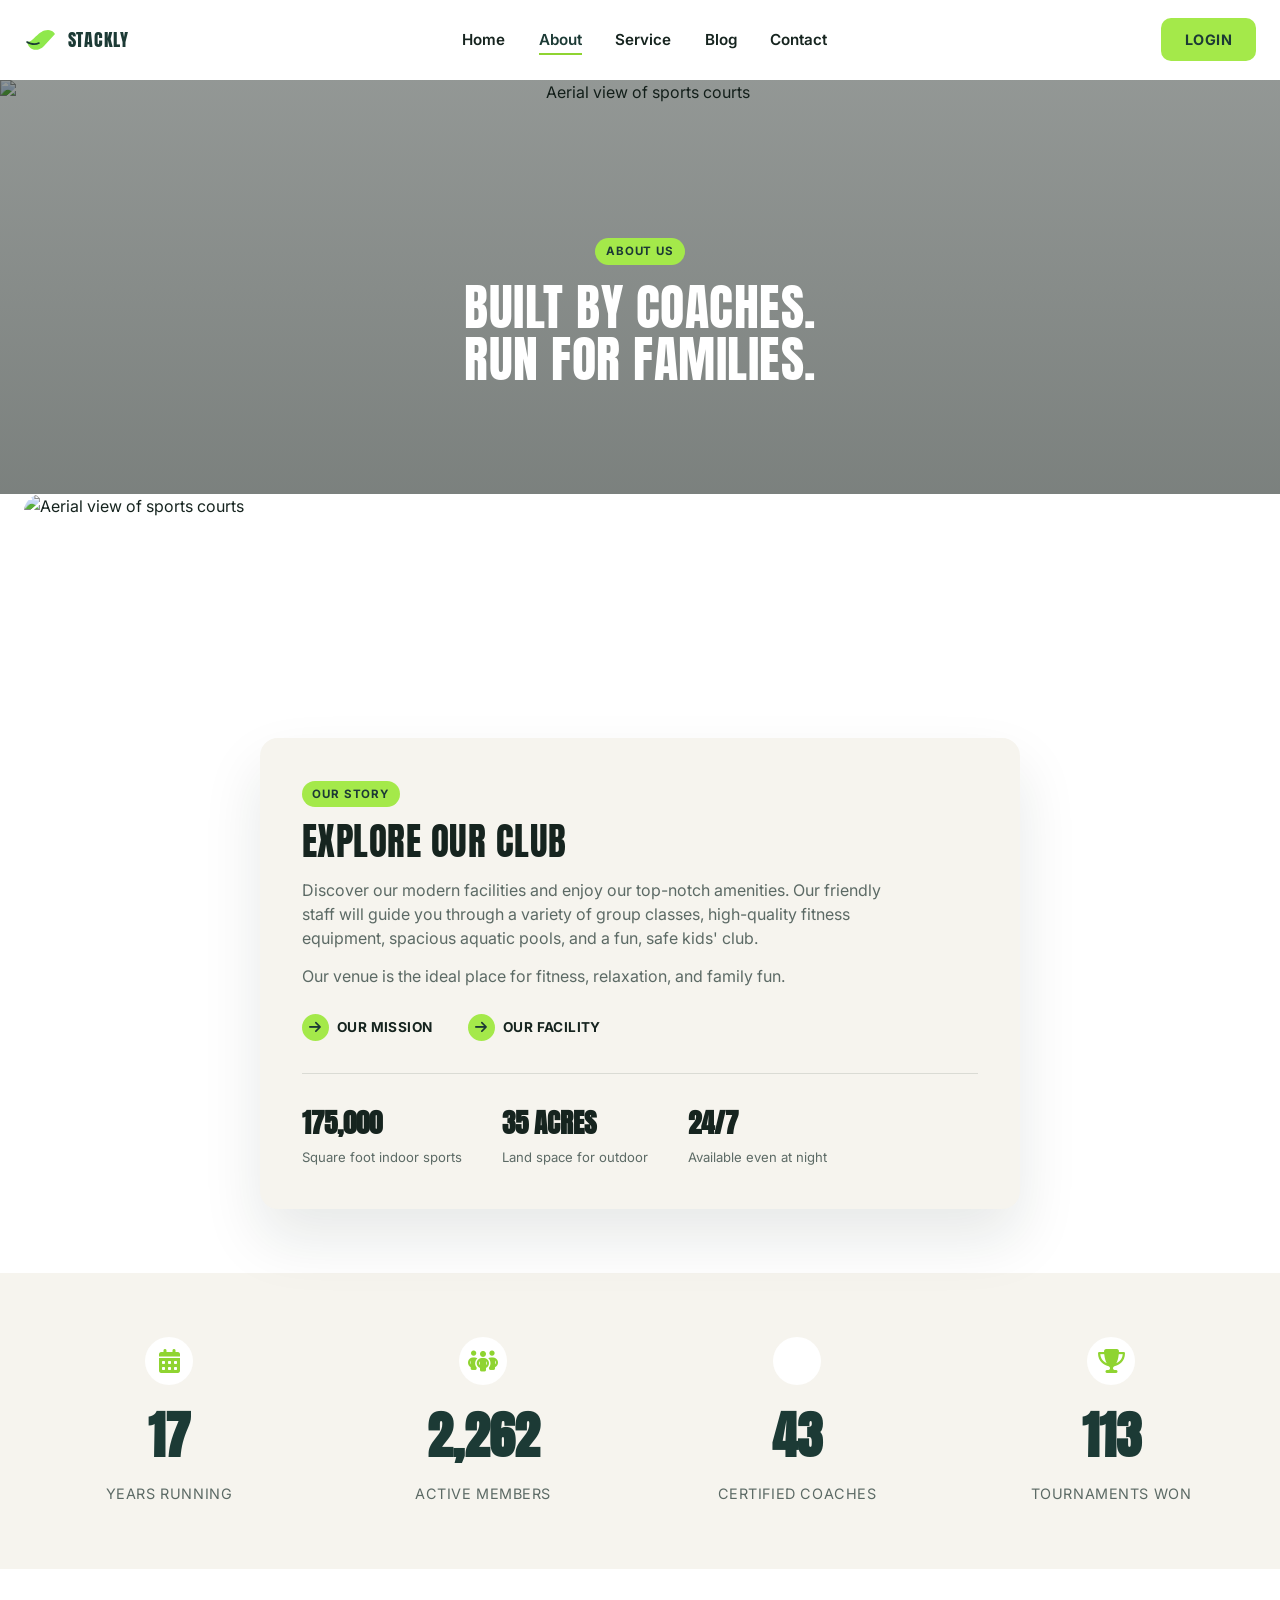
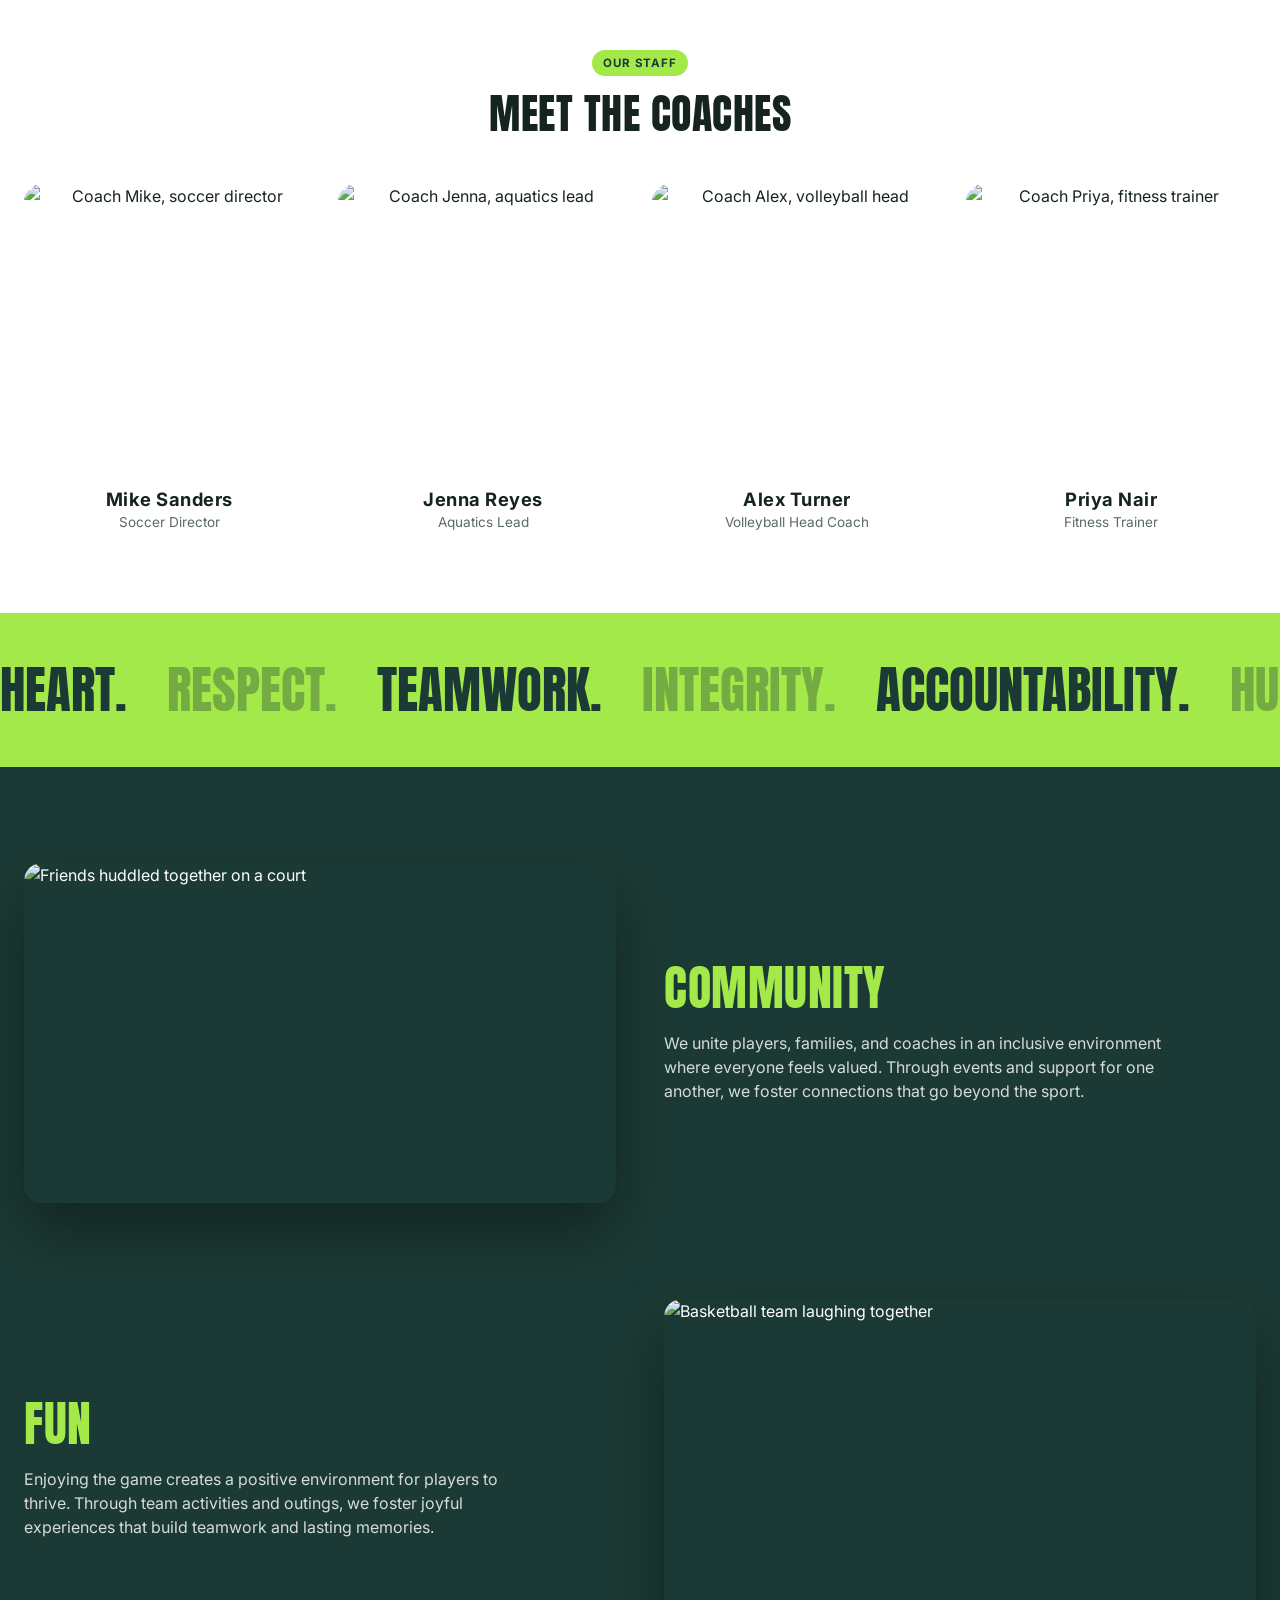
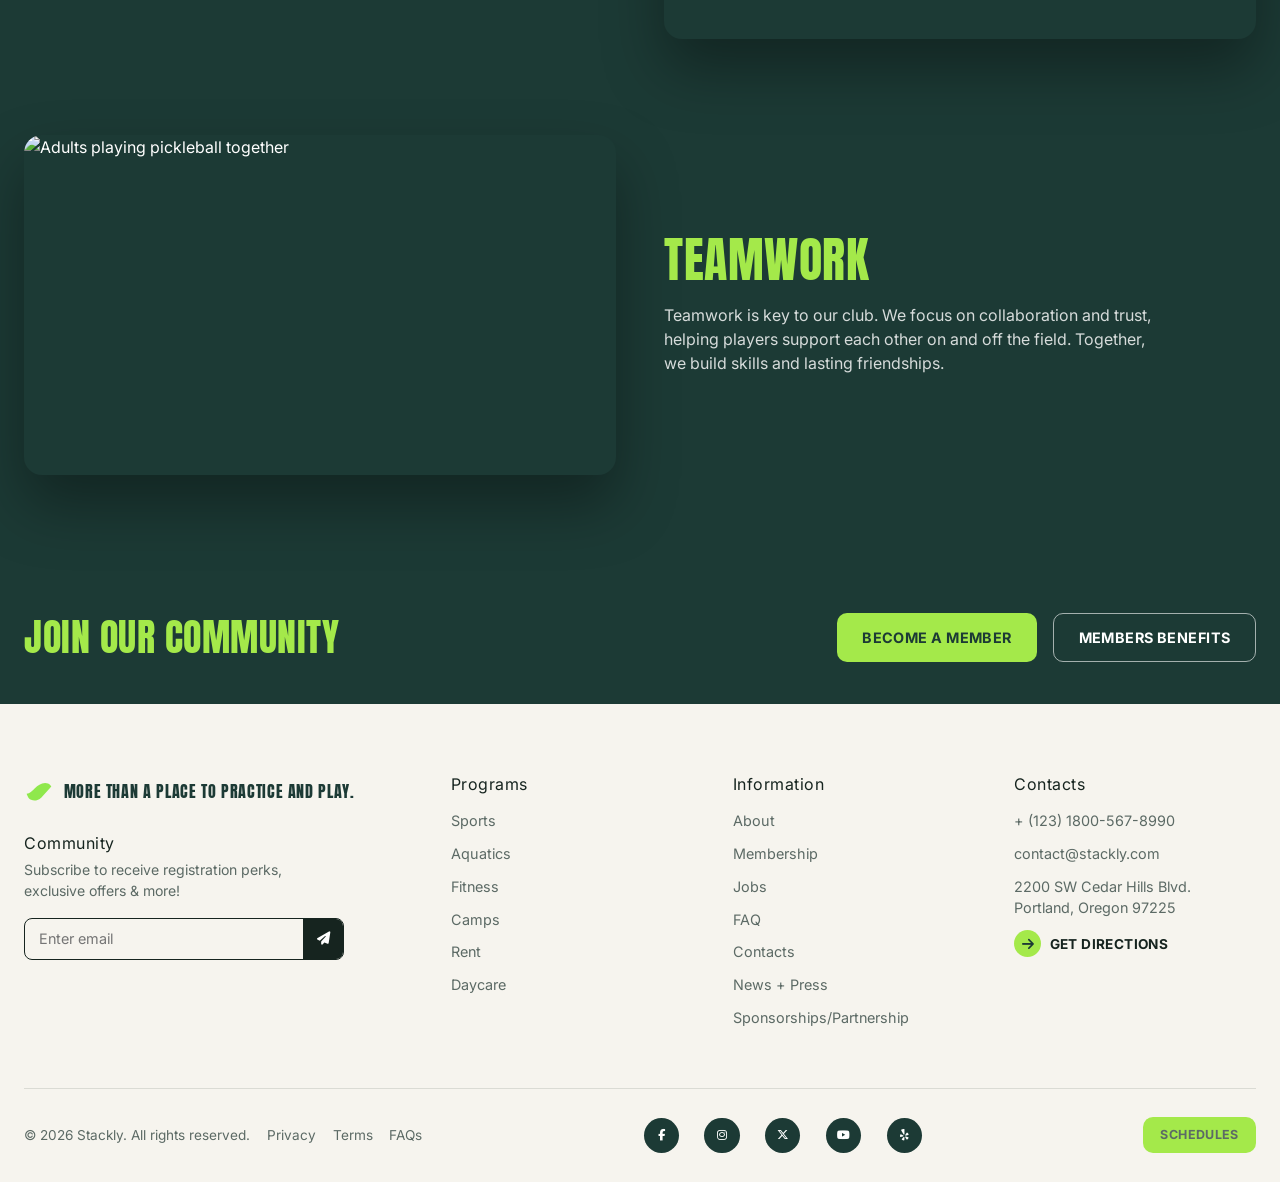
==== about.html @ ed0fb5b7 "first commit" ====
<!DOCTYPE html>
<html lang="en">
<head>
<meta charset="UTF-8">
<meta name="viewport" content="width=device-width, initial-scale=1.0">
<title>About — Stackly</title>
<link rel="preconnect" href="https://fonts.googleapis.com">
<link rel="preconnect" href="https://fonts.gstatic.com" crossorigin>
<link href="https://fonts.googleapis.com/css2?family=Anton&family=Inter:wght@400;500;600;700&display=swap" rel="stylesheet">
<link rel="stylesheet" href="https://cdnjs.cloudflare.com/ajax/libs/font-awesome/6.7.2/css/all.min.css">
<link rel="stylesheet" href="styles.css">
</head>
<body>

<div class="scroll-progress" id="scrollProgress"></div>

<!-- ===== HEADER ===== -->
<header class="site-header" id="siteHeader">
  <div class="header-inner">
    <a href="index.html" class="logo">
      <svg width="34" height="34" viewBox="0 0 34 34" fill="none" xmlns="http://www.w3.org/2000/svg">
        <path d="M3 20C10 20 14 8 24 8C29 8 31 12 31 12L20 24C20 24 15 30 8 27C4.5 25.5 3 20 3 20Z" fill="#8FE84C"/>
        <path d="M3 20C3 20 9 24 15 21" stroke="#1B3B36" stroke-width="1.6" stroke-linecap="round"/>
      </svg>
      <span>Stackly</span>
    </a>

    <nav class="main-nav" id="mainNav">
      <ul>
        <li><a href="index.html" class="nav-link ">Home</a></li>
        <li><a href="about.html" class="nav-link active">About</a></li>
        <li><a href="service.html" class="nav-link ">Service</a></li>
        <li><a href="blog.html" class="nav-link ">Blog</a></li>
        <li><a href="contact.html" class="nav-link ">Contact</a></li>
      </ul>
    </nav>

    <div class="header-actions">
      <a href="login.html" class="btn btn-login">Login</a>
      <button class="hamburger" id="hamburger" aria-label="Toggle menu" aria-expanded="false">
        <span></span><span></span><span></span>
      </button>
    </div>
  </div>
</header>
<!-- ===== PAGE HERO ===== -->
<section class="page-hero">
  <div class="page-hero-media">
    <img src="https://images.unsplash.com/photo-1524015368236-d0e2680f0c04?q=80&w=1920&auto=format&fit=crop" alt="Aerial view of sports courts">
  </div>
  <div class="page-hero-copy reveal" data-reveal>
    <span class="tag">About us</span>
    <h1>Built by coaches.<br>Run for families.</h1>
  </div>
</section>

<!-- ===== EXPLORE / ABOUT ===== -->
<section class="explore" style="margin-top:0;">
  <div class="explore-media">
    <img src="https://images.unsplash.com/photo-1524015368236-d0e2680f0c04?q=80&w=1600&auto=format&fit=crop" alt="Aerial view of sports courts">
  </div>

  <div class="explore-card reveal" data-reveal>
    <span class="tag tag-light">Our story</span>
    <h2>Explore our club</h2>
    <p>Discover our modern facilities and enjoy our top-notch amenities.
      Our friendly staff will guide you through a variety of group
      classes, high-quality fitness equipment, spacious aquatic pools,
      and a fun, safe kids' club.</p>
    <p>Our venue is the ideal place for fitness, relaxation, and family fun.</p>

    <div class="explore-links">
      <a href="#mission" class="link-arrow">Our mission</a>
      <a href="#facility" class="link-arrow">Our facility</a>
    </div>

    <div class="stats">
      <div class="stat">
        <strong>175,000</strong>
        <span>Square foot indoor sports</span>
      </div>
      <div class="stat">
        <strong>35 acres</strong>
        <span>Land space for outdoor</span>
      </div>
      <div class="stat">
        <strong>24/7</strong>
        <span>Available even at night</span>
      </div>
    </div>
  </div>
</section>

<!-- ===== ACHIEVEMENTS ===== -->
<section class="achievements">
  <div class="achievements-grid">
    <div class="achieve reveal" data-reveal>
      <i class="fa-solid fa-calendar-days achieve-icon"></i>
      <strong data-count="18">0</strong>
      <span>Years running</span>
    </div>
    <div class="achieve reveal" data-reveal>
      <i class="fa-solid fa-people-group achieve-icon"></i>
      <strong data-count="2400">0</strong>
      <span>Active members</span>
    </div>
    <div class="achieve reveal" data-reveal>
      <i class="fa-solid fa-whistle achieve-icon"></i>
      <strong data-count="46">0</strong>
      <span>Certified coaches</span>
    </div>
    <div class="achieve reveal" data-reveal>
      <i class="fa-solid fa-trophy achieve-icon"></i>
      <strong data-count="120">0</strong>
      <span>Tournaments won</span>
    </div>
  </div>
</section>

<!-- ===== COACHES ===== -->
<section class="coaches" id="mission">
  <div class="section-head reveal" data-reveal>
    <span class="tag tag-light">Our staff</span>
    <h2>Meet the coaches</h2>
  </div>
  <div class="coaches-grid">
    <article class="coach-card reveal" data-reveal>
      <img src="https://images.unsplash.com/photo-1607346256330-dee7af15f7c5?q=80&w=600&auto=format&fit=crop" alt="Coach Mike, soccer director" data-fallback-icon="fa-futbol">
      <h3>Mike Sanders</h3>
      <span>Soccer Director</span>
    </article>
    <article class="coach-card reveal" data-reveal>
      <img src="https://images.unsplash.com/photo-1544005313-94ddf0286df2?q=80&w=600&auto=format&fit=crop" alt="Coach Jenna, aquatics lead" data-fallback-icon="fa-person-swimming">
      <h3>Jenna Reyes</h3>
      <span>Aquatics Lead</span>
    </article>
    <article class="coach-card reveal" data-reveal>
      <img src="https://images.unsplash.com/photo-1500648767791-00dcc994a43e?q=80&w=600&auto=format&fit=crop" alt="Coach Alex, volleyball head" data-fallback-icon="fa-volleyball">
      <h3>Alex Turner</h3>
      <span>Volleyball Head Coach</span>
    </article>
    <article class="coach-card reveal" data-reveal>
      <img src="https://images.unsplash.com/photo-1487412720507-e7ab37603c6f?q=80&w=600&auto=format&fit=crop" alt="Coach Priya, fitness trainer" data-fallback-icon="fa-dumbbell">
      <h3>Priya Nair</h3>
      <span>Fitness Trainer</span>
    </article>
  </div>
</section>

<!-- ===== VALUES MARQUEE ===== -->
<section class="values">
  <div class="marquee">
    <div class="marquee-track">
      <span>Heart.</span><span class="dim">Respect.</span><span>Teamwork.</span><span class="dim">Integrity.</span><span>Accountability.</span><span class="dim">Humility.</span><span>Spirit.</span><span class="dim">Self-Belief.</span>
      <span>Heart.</span><span class="dim">Respect.</span><span>Teamwork.</span><span class="dim">Integrity.</span><span>Accountability.</span><span class="dim">Humility.</span><span>Spirit.</span><span class="dim">Self-Belief.</span>
    </div>
  </div>
</section>

<!-- ===== PILLARS ===== -->
<section class="pillars" id="facility">
  <div class="pillar">
    <figure class="pillar-img reveal" data-reveal="left">
      <img src="https://images.unsplash.com/photo-1543351611-58f69d7c1781?q=80&w=1200&auto=format&fit=crop" alt="Friends huddled together on a court">
    </figure>
    <div class="pillar-copy reveal" data-reveal="right">
      <h2>Community</h2>
      <p>We unite players, families, and coaches in an inclusive
        environment where everyone feels valued. Through events and
        support for one another, we foster connections that go beyond
        the sport.</p>
    </div>
  </div>

  <div class="pillar pillar-reverse">
    <figure class="pillar-img reveal" data-reveal="right">
      <img src="https://images.unsplash.com/photo-1519861531473-9200262188bf?q=80&w=1200&auto=format&fit=crop" alt="Basketball team laughing together">
    </figure>
    <div class="pillar-copy reveal" data-reveal="left">
      <h2>Fun</h2>
      <p>Enjoying the game creates a positive environment for players to
        thrive. Through team activities and outings, we foster joyful
        experiences that build teamwork and lasting memories.</p>
    </div>
  </div>

  <div class="pillar">
    <figure class="pillar-img reveal" data-reveal="left">
      <img src="https://images.unsplash.com/photo-1595435934249-5df7ed86e1c0?q=80&w=1200&auto=format&fit=crop" alt="Adults playing pickleball together">
    </figure>
    <div class="pillar-copy reveal" data-reveal="right">
      <h2>Teamwork</h2>
      <p>Teamwork is key to our club. We focus on collaboration and
        trust, helping players support each other on and off the field.
        Together, we build skills and lasting friendships.</p>
    </div>
  </div>
</section>

<!-- ===== JOIN CTA ===== -->
<section class="join">
  <div class="join-bar">
    <h2>Join our community</h2>
    <div class="join-buttons">
      <a href="signup.html" class="btn btn-lime">Become a member</a>
      <a href="service.html" class="btn btn-outline-light">Members benefits</a>
    </div>
  </div>
</section>
<!-- ===== FOOTER ===== -->
<footer class="site-footer">
  <div class="footer-top">
    <div class="footer-brand">
      <div class="logo">
        <svg width="30" height="30" viewBox="0 0 34 34" fill="none" xmlns="http://www.w3.org/2000/svg">
          <path d="M3 20C10 20 14 8 24 8C29 8 31 12 31 12L20 24C20 24 15 30 8 27C4.5 25.5 3 20 3 20Z" fill="#8FE84C"/>
        </svg>
        <span>More than a place to practice and play.</span>
      </div>

      <div class="newsletter">
        <h4>Community</h4>
        <p>Subscribe to receive registration perks, exclusive offers &amp; more!</p>
        <form id="newsletterForm">
          <input type="email" placeholder="Enter email" required aria-label="Email address">
          <button type="submit" aria-label="Subscribe"><i class="fa-solid fa-paper-plane"></i></button>
        </form>
      </div>
    </div>

    <div class="footer-col">
      <h4>Programs</h4>
      <ul>
        <li><a href="service.html">Sports</a></li>
        <li><a href="service.html">Aquatics</a></li>
        <li><a href="service.html">Fitness</a></li>
        <li><a href="service.html">Camps</a></li>
        <li><a href="service.html">Rent</a></li>
        <li><a href="service.html">Daycare</a></li>
      </ul>
    </div>

    <div class="footer-col">
      <h4>Information</h4>
      <ul>
        <li><a href="about.html">About</a></li>
        <li><a href="login.html">Membership</a></li>
        <li><a href="contact.html">Jobs</a></li>
        <li><a href="blog.html">FAQ</a></li>
        <li><a href="contact.html">Contacts</a></li>
        <li><a href="blog.html">News + Press</a></li>
        <li><a href="contact.html">Sponsorships/Partnership</a></li>
      </ul>
    </div>

    <div class="footer-col">
      <h4>Contacts</h4>
      <ul class="contact-list">
        <li>+ (123) 1800-567-8990</li>
        <li>contact@stackly.com</li>
        <li>2200 SW Cedar Hills Blvd.<br>Portland, Oregon 97225</li>
      </ul>
      <a href="contact.html" class="link-arrow">Get directions</a>
    </div>
  </div>

  <div class="footer-bottom">
    <p>© 2026 Stackly. All rights reserved. <a href="#">Privacy</a> <a href="#">Terms</a> <a href="#">FAQs</a></p>
    <div class="socials">
      <a href="#" aria-label="Facebook"><i class="fa-brands fa-facebook-f"></i></a>
      <a href="#" aria-label="Instagram"><i class="fa-brands fa-instagram"></i></a>
      <a href="#" aria-label="X"><i class="fa-brands fa-x-twitter"></i></a>
      <a href="#" aria-label="YouTube"><i class="fa-brands fa-youtube"></i></a>
      <a href="#" aria-label="Yelp"><i class="fa-brands fa-yelp"></i></a>
    </div>
    <a href="service.html" class="btn btn-lime btn-small">Schedules</a>
  </div>
</footer>

<button class="back-to-top" id="backToTop" aria-label="Back to top"><i class="fa-solid fa-arrow-up"></i></button>

<script src="script.js"></script>
</body>
</html>
---- styles.css ----
/* ============ TOKENS ============ */
:root{
  --lime:#a4e94a;
  --lime-dark:#8fd431;
  --forest:#1c3a35;
  --forest-deep:#152b27;
  --cream:#f6f4ee;
  --ink:#16241f;
  --grey:#5c6a65;
  --white:#ffffff;
  --radius:18px;
  --ease:cubic-bezier(.22,.68,0,1);
  --maxw:1320px;
}

*,*::before,*::after{box-sizing:border-box;}
html{scroll-behavior:smooth;}
body{
  margin:0;
  font-family:'Inter',sans-serif;
  color:var(--ink);
  background:var(--white);
  line-height:1.5;
  -webkit-font-smoothing:antialiased;
}
h1,h2,h3,h4{
  font-family:'Anton',sans-serif;
  text-transform:uppercase;
  letter-spacing:.5px;
  line-height:1.05;
  margin:0;
  font-weight:400;
}
p{margin:0;}
ul{list-style:none;margin:0;padding:0;}
a{color:inherit;text-decoration:none;}
img{max-width:100%;display:block;}
.fine{color:var(--grey);font-size:.9rem;}

a:focus-visible,button:focus-visible,input:focus-visible,textarea:focus-visible{
  outline:2px solid var(--lime-dark);outline-offset:2px;
}

@media (prefers-reduced-motion: reduce){
  *{animation-duration:.001ms !important; animation-iteration-count:1 !important; transition-duration:.001ms !important; scroll-behavior:auto !important;}
}

/* ============ SHARED ============ */
.tag{
  display:inline-block;
  background:var(--forest);
  color:var(--lime);
  font-size:.72rem;
  font-weight:700;
  letter-spacing:.08em;
  text-transform:uppercase;
  padding:.4em .9em;
  border-radius:999px;
  margin-bottom:1rem;
}
.tag-light{background:var(--lime);color:var(--forest);}

.btn{
  display:inline-flex;
  align-items:center;
  justify-content:center;
  gap:.4em;
  padding:.9em 1.7em;
  border-radius:10px;
  font-weight:700;
  font-size:.9rem;
  letter-spacing:.03em;
  text-transform:uppercase;
  border:1.5px solid transparent;
  cursor:pointer;
  transition:transform .35s var(--ease), background .3s ease, color .3s ease, border-color .3s ease;
}
.btn:hover{transform:translateY(-3px);}
.btn-lime{background:var(--lime);color:var(--forest);}
.btn-lime:hover{background:var(--lime-dark);}
.btn-dark{background:var(--forest);color:var(--white);}
.btn-dark:hover{background:var(--forest-deep);}
.btn-outline{background:transparent;border-color:var(--forest);color:var(--forest);}
.btn-outline:hover{background:var(--forest);color:var(--white);}
.btn-outline-light{background:transparent;border-color:rgba(255,255,255,.6);color:var(--white);}
.btn-outline-light:hover{background:var(--white);color:var(--forest);}
.btn-small{padding:.6em 1.3em;font-size:.78rem;}
.btn-full{width:100%;}
.btn-login{background:var(--lime);color:var(--forest);padding:.7em 1.6em;}
.btn-login:hover{background:var(--lime-dark);}

.link-arrow{
  display:inline-flex;
  align-items:center;
  gap:.6em;
  font-weight:700;
  font-size:.85rem;
  text-transform:uppercase;
  letter-spacing:.03em;
}
.link-arrow::before{
  font-family:"Font Awesome 6 Free";
  font-weight:900;
  content:"\f061";
  display:inline-flex;
  align-items:center;
  justify-content:center;
  width:2em;height:2em;
  background:var(--lime);
  color:var(--forest);
  border-radius:50%;
  transition:transform .35s var(--ease), background .35s ease;
}
.link-arrow:hover::before{transform:translateX(5px) rotate(-8deg);background:var(--lime-dark);}
.link-arrow-light{color:var(--white);}
.link-arrow-plain{font-weight:600;font-size:.88rem;color:var(--grey);text-decoration:underline;text-decoration-color:transparent;transition:text-decoration-color .25s ease,color .25s ease;}
.link-arrow-plain:hover{color:var(--forest);text-decoration-color:var(--forest);}

/* ============ REVEAL ANIMATION ============ */
[data-reveal]{
  opacity:0;
  transform:translateY(36px);
  transition:opacity .8s var(--ease), transform .8s var(--ease);
}
[data-reveal].in-view{
  opacity:1;
  transform:translateY(0);
}
.programs-grid [data-reveal]:nth-child(2).in-view{transition-delay:.08s;}
.programs-grid [data-reveal]:nth-child(3).in-view{transition-delay:.16s;}
.programs-grid [data-reveal]:nth-child(4).in-view{transition-delay:.08s;}
.programs-grid [data-reveal]:nth-child(5).in-view{transition-delay:.16s;}
.programs-grid [data-reveal]:nth-child(6).in-view{transition-delay:.24s;}
.testimonials-grid [data-reveal]:nth-child(3n+2).in-view{transition-delay:.1s;}
.testimonials-grid [data-reveal]:nth-child(3n+3).in-view{transition-delay:.2s;}
.perks [data-reveal]:nth-child(2).in-view{transition-delay:.08s;}
.perks [data-reveal]:nth-child(3).in-view{transition-delay:.16s;}
.perks [data-reveal]:nth-child(4).in-view{transition-delay:.24s;}

/* ============ HEADER ============ */
.site-header{
  position:sticky;top:0;z-index:100;
  background:var(--white);
  border-bottom:1px solid transparent;
  transition:box-shadow .3s ease, padding .3s ease;
}
.site-header.scrolled{box-shadow:0 6px 24px rgba(0,0,0,.08);}
.header-inner{
  max-width:var(--maxw);margin:0 auto;
  display:flex;align-items:center;justify-content:space-between;
  padding:1.1rem 1.5rem;
}
.logo{display:flex;align-items:center;gap:.6rem;font-family:'Anton',sans-serif;font-size:1.15rem;text-transform:uppercase;letter-spacing:.04em;color:var(--forest);}
.main-nav ul{display:flex;gap:2.1rem;}
.nav-link{
  position:relative;font-weight:600;font-size:.95rem;color:var(--ink);
  padding-bottom:6px;
}
.nav-link::after{
  content:"";position:absolute;left:0;bottom:0;height:2px;width:0;
  background:var(--lime-dark);transition:width .3s var(--ease);
}
.nav-link:hover::after,.nav-link.active::after{width:100%;}
.nav-link.active{color:var(--forest);}
.header-actions{display:flex;align-items:center;gap:1rem;}
.hamburger{
  display:none;flex-direction:column;justify-content:center;gap:5px;
  width:38px;height:38px;border:none;background:none;cursor:pointer;padding:0;
}
.hamburger span{display:block;height:2px;width:100%;background:var(--ink);transition:transform .3s var(--ease), opacity .3s ease;}
.hamburger.open span:nth-child(1){transform:translateY(7px) rotate(45deg);}
.hamburger.open span:nth-child(2){opacity:0;}
.hamburger.open span:nth-child(3){transform:translateY(-7px) rotate(-45deg);}

/* ============ HERO ============ */
.hero{position:relative;min-height:92vh;display:flex;align-items:flex-end;justify-content:center;overflow:hidden;padding:0 1.5rem 4.5rem;}
.hero-media{position:absolute;inset:0;z-index:-1;}
.hero-media img{width:100%;height:100%;object-fit:cover;}
.hero-media::after{content:"";position:absolute;inset:0;background:linear-gradient(180deg,rgba(20,30,25,.15),rgba(15,25,20,.35));}
.hero-card{
  max-width:680px;width:100%;text-align:center;
  background:rgba(21,38,33,.72);
  backdrop-filter:blur(6px);
  border-radius:var(--radius);
  padding:3rem 2.2rem 2.6rem;
  color:var(--white);
}
.hero-card .tag{background:var(--lime);color:var(--forest);}
.hero-card h1{font-size:clamp(2.3rem,6vw,3.6rem);margin-bottom:1.1rem;}
.hero-card p{color:rgba(255,255,255,.85);max-width:46ch;margin:0 auto;}
.hero-descriptors{color:var(--lime);font-size:.85rem;font-weight:600;letter-spacing:.04em;margin-bottom:.9rem;}
.hero-buttons{display:flex;gap:1rem;justify-content:center;margin-top:2rem;flex-wrap:wrap;}

/* ============ PAGE HERO (about/service/blog/contact banners) ============ */
.page-hero{position:relative;min-height:46vh;display:flex;align-items:center;justify-content:center;overflow:hidden;padding:6rem 1.5rem 3rem;text-align:center;}
.page-hero-media{position:absolute;inset:0;z-index:-1;}
.page-hero-media img{width:100%;height:100%;object-fit:cover;}
.page-hero-media::after{content:"";position:absolute;inset:0;background:linear-gradient(180deg,rgba(15,25,20,.45),rgba(15,25,20,.55));}
.page-hero-copy{color:var(--white);max-width:640px;}
.page-hero-copy .tag{background:var(--lime);color:var(--forest);}
.page-hero-copy h1{font-size:clamp(2.1rem,5vw,3.1rem);}

/* ============ PROMO ============ */
.promo{padding:5rem 1.5rem;}
.promo-grid{max-width:var(--maxw);margin:0 auto;display:grid;grid-template-columns:1fr 1.1fr 1fr;gap:1.5rem;align-items:stretch;}
.promo-img{margin:0;border-radius:var(--radius);overflow:hidden;min-height:360px;}
.promo-img img{width:100%;height:100%;object-fit:cover;}
.promo-copy{background:var(--cream);border-radius:var(--radius);padding:2.6rem 2rem;display:flex;flex-direction:column;align-items:flex-start;justify-content:center;gap:.6rem;}
.promo-copy h2{font-size:clamp(1.6rem,3vw,2.1rem);margin-bottom:.4rem;}
.promo-copy .btn{margin-top:1.3rem;}

/* ============ PROGRAMS ============ */
.programs{padding:5rem 1.5rem;max-width:var(--maxw);margin:0 auto;}
.section-head{text-align:center;margin-bottom:3rem;}
.section-head h2{font-size:clamp(1.9rem,4vw,2.6rem);}
.programs-grid{display:grid;grid-template-columns:repeat(4,1fr);gap:1.5rem;}
.program-card{
  background:var(--cream);border-radius:var(--radius);overflow:hidden;
  display:flex;flex-direction:column;
  transition:transform .4s var(--ease), box-shadow .4s var(--ease);
}
.program-card:hover{transform:translateY(-6px);box-shadow:0 20px 40px rgba(20,40,30,.12);}
.program-large{grid-column:span 2;flex-direction:row;align-items:stretch;min-height:360px;}
.program-large img{width:44%;height:100%;object-fit:cover;}
.program-large .program-body{width:56%;justify-content:space-between;}
.program-card img{width:100%;height:190px;object-fit:cover;background:linear-gradient(135deg,#dff1c4,#c7e8a0);}
.program-body{padding:1.8rem;display:flex;flex-direction:column;gap:.7rem;flex:1;}
.program-body h3{font-size:1.5rem;}
.program-body p{color:var(--grey);font-size:.95rem;}
.chip{
  align-self:flex-start;display:flex;align-items:center;gap:.4em;
  font-size:.75rem;font-weight:700;text-transform:uppercase;letter-spacing:.04em;
  color:var(--grey);
}

/* ============ EXPLORE / ABOUT ============ */
.explore{position:relative;padding:0 1.5rem 4rem;margin-top:2rem;}
.explore-media{border-radius:var(--radius);overflow:hidden;height:340px;max-width:var(--maxw);margin:0 auto;}
.explore-media img{width:100%;height:100%;object-fit:cover;}
.explore-card{
  max-width:760px;background:var(--cream);border-radius:var(--radius);
  padding:2.6rem;margin:-6rem auto 0;position:relative;z-index:2;
  box-shadow:0 30px 60px rgba(20,40,30,.1);
}
.explore-card h2{font-size:clamp(1.8rem,4vw,2.3rem);margin-bottom:1rem;}
.explore-card p{color:var(--grey);margin-bottom:.9rem;max-width:60ch;}
.explore-links{display:flex;gap:2.2rem;margin:1.6rem 0 2rem;flex-wrap:wrap;}
.stats{display:flex;gap:2.5rem;border-top:1px solid rgba(20,40,30,.12);padding-top:1.8rem;flex-wrap:wrap;}
.stat strong{display:block;font-family:'Anton',sans-serif;font-size:1.7rem;text-transform:uppercase;}
.stat span{color:var(--grey);font-size:.82rem;}

/* ============ VALUES MARQUEE ============ */
.values{background:var(--lime);padding:2.4rem 0;overflow:hidden;}
.marquee{width:100%;overflow:hidden;}
.marquee-track{
  display:flex;gap:2.5rem;white-space:nowrap;width:max-content;
  animation:scrollLeft 26s linear infinite;
}
.marquee-track span{
  font-family:'Anton',sans-serif;text-transform:uppercase;
  font-size:clamp(1.8rem,5vw,3.2rem);color:var(--forest);
}
.marquee-track span.dim{color:rgba(28,58,53,.35);}
@keyframes scrollLeft{
  from{transform:translateX(0);}
  to{transform:translateX(-50%);}
}

/* ============ PILLARS ============ */
.pillars{background:var(--forest);color:var(--white);padding:6rem 1.5rem;}
.pillar{
  max-width:var(--maxw);margin:0 auto 6rem;
  display:grid;grid-template-columns:1fr 1fr;gap:3rem;align-items:center;
}
.pillars .pillar:last-child{margin-bottom:0;}
.pillar-reverse .pillar-img{order:2;}
.pillar-reverse .pillar-copy{order:1;}
.pillar-img{margin:0;border-radius:var(--radius);overflow:hidden;transform:rotate(-2deg);box-shadow:0 30px 60px rgba(0,0,0,.35);}
.pillar-reverse .pillar-img{transform:rotate(2deg);}
.pillar-img img{width:100%;height:340px;object-fit:cover;}
.pillar-copy h2{font-size:clamp(2.2rem,5vw,3rem);color:var(--lime);margin-bottom:1.1rem;}
.pillar-copy p{color:rgba(255,255,255,.82);max-width:50ch;}

/* ============ TESTIMONIALS ============ */
.testimonials{padding:6rem 1.5rem;max-width:var(--maxw);margin:0 auto;}
.testimonials-grid{display:grid;grid-template-columns:repeat(3,1fr);gap:2rem;}
.testimonials-heading{
  background:var(--forest);color:var(--white);border-radius:var(--radius);
  display:flex;flex-direction:column;align-items:center;justify-content:center;text-align:center;
  padding:2.6rem 1.8rem;gap:.9rem;
}
.testimonials-heading h2{font-size:clamp(1.5rem,3vw,2rem);}
.testimonials-heading .btn{margin-top:.6rem;}
.polaroid{
  background:var(--cream);border-radius:14px;padding:1rem 1rem 1.6rem;
  box-shadow:0 14px 30px rgba(20,40,30,.08);margin:0;
  transition:transform .4s var(--ease);
}
.polaroid:hover{transform:translateY(-6px) rotate(-1deg);}
.polaroid img{border-radius:6px;height:190px;object-fit:cover;margin-bottom:.9rem;}
.polaroid figcaption{font-family:'Caveat',cursive;font-size:1.05rem;color:var(--grey);margin-bottom:.7rem;}
.polaroid blockquote{margin:0;font-size:.92rem;color:var(--ink);line-height:1.55;}
.polaroid blockquote cite{display:block;margin-top:.7rem;font-style:normal;font-weight:700;font-size:.82rem;color:var(--grey);}

/* ============ LOCATION ============ */
.location{position:relative;color:var(--white);padding:6rem 1.5rem 4rem;overflow:hidden;}
.location-media{position:absolute;inset:0;z-index:-1;}
.location-media img{width:100%;height:100%;object-fit:cover;}
.location-media::after{content:"";position:absolute;inset:0;background:linear-gradient(180deg,rgba(15,15,10,.25),rgba(15,15,10,.55));}
.location-grid{max-width:var(--maxw);margin:0 auto;display:grid;grid-template-columns:1fr 1fr;gap:3rem;}
.icon-pin{font-size:1.6rem;display:inline-block;margin-bottom:.6rem;}
.location-block h3{font-size:1.7rem;margin-bottom:1rem;}
.location-block p{margin-bottom:1.2rem;color:rgba(255,255,255,.9);}
.hours-list li{display:flex;justify-content:space-between;padding:.55rem 0;border-bottom:1px solid rgba(255,255,255,.18);font-size:.95rem;}
.hours-list li:last-child{border-bottom:none;}

/* ============ JOIN COMMUNITY ============ */
.join-bar{
  background:var(--forest);color:var(--white);
  display:flex;align-items:center;justify-content:space-between;flex-wrap:wrap;gap:1.5rem;
  padding:2.6rem 1.5rem;
}
.join-bar h2{font-size:clamp(1.8rem,4vw,2.4rem);color:var(--lime);}
.join-buttons{display:flex;gap:1rem;flex-wrap:wrap;}
.perks{
  max-width:var(--maxw);margin:0 auto;padding:3.2rem 1.5rem;
  display:grid;grid-template-columns:repeat(4,1fr);gap:2rem;
}
.perk{display:flex;gap:1rem;align-items:flex-start;}
.perk .check{
  flex:none;width:2.1rem;height:2.1rem;border-radius:50%;background:var(--forest);color:var(--lime);
  display:flex;align-items:center;justify-content:center;font-size:.9rem;
}
.perk h4{font-family:'Inter',sans-serif;text-transform:none;font-weight:700;font-size:1rem;margin-bottom:.35rem;}
.perk p{color:var(--grey);font-size:.88rem;}

/* ============ FOOTER ============ */
.site-footer{background:var(--cream);padding:4.5rem 1.5rem 0;}
.footer-top{
  max-width:var(--maxw);margin:0 auto;
  display:grid;grid-template-columns:1.6fr 1fr 1fr 1fr;gap:2.5rem;
  padding-bottom:3rem;border-bottom:1px solid rgba(20,40,30,.12);
}
.footer-brand .logo{margin-bottom:1.8rem;font-size:1rem;}
.newsletter h4{font-family:'Inter',sans-serif;text-transform:none;font-size:1rem;margin-bottom:.5rem;}
.newsletter p{color:var(--grey);font-size:.88rem;margin-bottom:1rem;max-width:32ch;}
.newsletter form{display:flex;max-width:320px;border:1.5px solid var(--ink);border-radius:8px;overflow:hidden;}
.newsletter input{flex:1;border:none;background:none;padding:.8em 1em;font-family:inherit;font-size:.9rem;outline:none;}
.newsletter button{border:none;background:var(--ink);color:var(--white);width:3em;cursor:pointer;transition:background .3s ease;}
.newsletter button:hover{background:var(--forest-deep);}
.footer-col h4{font-family:'Inter',sans-serif;text-transform:none;font-size:1rem;margin-bottom:1.1rem;}
.footer-col ul li{margin-bottom:.7rem;font-size:.9rem;}
.footer-col ul li a{color:var(--grey);transition:color .25s ease;}
.footer-col ul li a:hover{color:var(--forest);}
.contact-list li{color:var(--grey);font-size:.9rem;margin-bottom:.7rem;}
.footer-bottom{
  max-width:var(--maxw);margin:0 auto;padding:1.8rem 0;
  display:flex;align-items:center;justify-content:space-between;flex-wrap:wrap;gap:1rem;
  font-size:.85rem;color:var(--grey);
}
.footer-bottom a{margin-left:.8rem;color:var(--grey);}
.socials{display:flex;gap:.8rem;}
.socials a{
  width:2.2rem;height:2.2rem;border-radius:50%;background:var(--forest);color:var(--white);
  display:flex;align-items:center;justify-content:center;font-size:.72rem;text-transform:uppercase;
  transition:background .3s ease;
}
.socials a:hover{background:var(--lime-dark);color:var(--forest);}

/* ============ BACK TO TOP ============ */
.back-to-top{
  position:fixed;right:1.4rem;bottom:1.4rem;z-index:90;
  width:3rem;height:3rem;border-radius:50%;border:none;
  background:var(--lime);color:var(--forest);font-size:1.2rem;cursor:pointer;
  opacity:0;visibility:hidden;transform:translateY(12px);
  transition:opacity .3s ease, transform .3s ease, visibility .3s;
  box-shadow:0 10px 24px rgba(20,40,30,.25);
}
.back-to-top.show{opacity:1;visibility:visible;transform:translateY(0);}

/* ============ RESPONSIVE ============ */
@media (max-width:1080px){
  .programs-grid{grid-template-columns:repeat(2,1fr);}
  .program-large{grid-column:span 2;}
  .testimonials-grid{grid-template-columns:repeat(2,1fr);}
  .testimonials-heading{grid-column:span 2;order:-1;}
  .footer-top{grid-template-columns:1fr 1fr;}
}

@media (max-width:900px){
  .promo-grid{grid-template-columns:1fr;}
  .promo-img{min-height:220px;}
  .pillar,.pillar-reverse{grid-template-columns:1fr;}
  .pillar-reverse .pillar-img,.pillar-reverse .pillar-copy{order:initial;}
  .location-grid{grid-template-columns:1fr;}
}

@media (max-width:760px){
  .hamburger{display:flex;}
  .main-nav{
    position:fixed;top:0;right:0;height:100vh;width:min(78vw,320px);
    background:var(--white);box-shadow:-10px 0 30px rgba(0,0,0,.12);
    padding:6.5rem 2rem 2rem;transform:translateX(100%);
    transition:transform .4s var(--ease);
    z-index:99;
  }
  .main-nav.open{transform:translateX(0);}
  .main-nav ul{flex-direction:column;gap:1.6rem;}
  .header-actions{gap:.7rem;}
  .program-large{grid-column:span 1;flex-direction:column;}
  .program-large img{width:100%;height:190px;}
  .program-large .program-body{width:100%;}
  .programs-grid{grid-template-columns:1fr;}
  .explore-card{margin-top:-3rem;padding:1.8rem;}
  .explore-media{height:240px;}
  .stats{gap:1.6rem;}
  .testimonials-grid{grid-template-columns:1fr;}
  .testimonials-heading{grid-column:span 1;}
  .join-bar{flex-direction:column;align-items:flex-start;}
  .perks{grid-template-columns:1fr 1fr;}
  .footer-top{grid-template-columns:1fr;}
  .footer-bottom{flex-direction:column;align-items:flex-start;}
  .footer-bottom a{margin-left:0;margin-right:.8rem;}
}

@media (max-width:480px){
  .hero-card{padding:2.2rem 1.4rem;}
  .hero-buttons{flex-direction:column;width:100%;}
  .hero-buttons .btn{width:100%;}
  .perks{grid-template-columns:1fr;}
}

/* ============ IMAGE FALLBACK ============ */
img.img-fallback{
  display:flex;align-items:center;justify-content:center;
  background:linear-gradient(135deg,var(--forest),var(--forest-deep));
  color:var(--lime);font-size:2.2rem;
}

/* ============ ACHIEVEMENTS ============ */
.achievements{background:var(--cream);padding:4rem 1.5rem;}
.achievements-grid{
  max-width:var(--maxw);margin:0 auto;
  display:grid;grid-template-columns:repeat(4,1fr);gap:1.5rem;text-align:center;
}
.achieve strong{
  display:block;font-family:'Anton',sans-serif;font-size:clamp(2.2rem,5vw,3.2rem);
  color:var(--forest);
}
.achieve span{color:var(--grey);font-size:.9rem;text-transform:uppercase;letter-spacing:.04em;}

/* ============ COACHES ============ */
.coaches{padding:5rem 1.5rem;max-width:var(--maxw);margin:0 auto;}
.coaches-grid{display:grid;grid-template-columns:repeat(4,1fr);gap:1.5rem;}
.coach-card{text-align:center;}
.coach-card img{
  width:100%;aspect-ratio:1/1;object-fit:cover;border-radius:var(--radius);margin-bottom:1rem;
  transition:transform .4s var(--ease);
}
.coach-card:hover img{transform:scale(1.03);}
.coach-card h3{font-size:1.15rem;text-transform:none;font-family:'Inter',sans-serif;font-weight:700;}
.coach-card span{color:var(--grey);font-size:.85rem;}

/* ============ PRICING ============ */
.pricing{background:var(--cream);padding:5.5rem 1.5rem;}
.pricing-grid{max-width:var(--maxw);margin:0 auto;display:grid;grid-template-columns:repeat(3,1fr);gap:1.6rem;align-items:stretch;}
.price-card{
  background:var(--white);border-radius:var(--radius);padding:2.4rem 2rem;
  display:flex;flex-direction:column;gap:1rem;position:relative;
  border:1px solid rgba(20,40,30,.1);
  transition:transform .4s var(--ease), box-shadow .4s var(--ease);
}
.price-card:hover{transform:translateY(-6px);box-shadow:0 22px 44px rgba(20,40,30,.12);}
.price-card h3{font-size:1.3rem;}
.price-featured{background:var(--forest);color:var(--white);transform:scale(1.03);}
.price-featured:hover{transform:scale(1.03) translateY(-6px);}
.price{font-family:'Anton',sans-serif;font-size:2rem;text-transform:none;}
.price span{font-size:2.4rem;}
.price-desc{color:inherit;opacity:.75;font-size:.9rem;margin-top:-.5rem;}
.price-card ul{display:flex;flex-direction:column;gap:.6rem;flex:1;}
.price-card ul li{font-size:.9rem;padding-left:1.4em;position:relative;}
.price-card ul li::before{
  font-family:"Font Awesome 6 Free";font-weight:900;content:"\f00c";
  position:absolute;left:0;color:var(--lime-dark);
}
.price-featured ul li::before{color:var(--lime);}
.price-badge{
  position:absolute;top:-14px;left:50%;transform:translateX(-50%);
  background:var(--lime);color:var(--forest);font-size:.72rem;font-weight:700;
  text-transform:uppercase;letter-spacing:.04em;padding:.4em 1em;border-radius:999px;
  animation:badgePulse 2.4s ease-in-out infinite;
}
@keyframes badgePulse{
  0%,100%{box-shadow:0 0 0 0 rgba(164,233,74,.55);}
  50%{box-shadow:0 0 0 8px rgba(164,233,74,0);}
}

/* ============ EVENTS ============ */
.events{padding:5rem 1.5rem;max-width:var(--maxw);margin:0 auto;}
.events-list{display:flex;flex-direction:column;gap:1rem;}
.event-row{
  display:grid;grid-template-columns:auto 1fr auto;gap:1.6rem;align-items:center;
  background:var(--cream);border-radius:14px;padding:1.4rem 1.8rem;
  transition:transform .3s var(--ease);
}
.event-row:hover{transform:translateX(4px);}
.event-date{
  display:flex;flex-direction:column;align-items:center;justify-content:center;
  width:64px;height:64px;border-radius:12px;background:var(--forest);color:var(--white);flex:none;
}
.event-date strong{font-family:'Anton',sans-serif;font-size:1.4rem;line-height:1;}
.event-date span{font-size:.72rem;text-transform:uppercase;letter-spacing:.04em;}
.event-body h3{font-size:1.1rem;text-transform:none;font-family:'Inter',sans-serif;font-weight:700;margin-bottom:.3rem;}
.event-body p{color:var(--grey);font-size:.9rem;}
.event-time{font-weight:700;color:var(--forest);white-space:nowrap;}

/* ============ GALLERY ============ */
.gallery{padding:5rem 1.5rem;max-width:var(--maxw);margin:0 auto;}
.gallery-grid{display:grid;grid-template-columns:repeat(3,1fr);gap:1rem;}
.gallery-item{margin:0;border-radius:14px;overflow:hidden;aspect-ratio:4/3;}
.gallery-item img{width:100%;height:100%;object-fit:cover;transition:transform .5s var(--ease);}
.gallery-item:hover img{transform:scale(1.06);}

/* ============ PARTNERS ============ */
.partners{background:var(--forest);color:var(--white);padding:3rem 1.5rem;text-align:center;overflow:hidden;}
.partners-label{color:rgba(255,255,255,.65);font-size:.85rem;margin-bottom:1.4rem;}
.partners-row{
  display:flex;flex-wrap:nowrap;white-space:nowrap;gap:2.4rem;font-family:'Anton',sans-serif;
  text-transform:uppercase;letter-spacing:.03em;font-size:1rem;color:rgba(255,255,255,.85);
  width:max-content;animation:scrollLeft 22s linear infinite;
}
.partners-track-wrap{overflow:hidden;width:100%;}

/* ============ NEWS / BLOG ============ */
.news{padding:5.5rem 1.5rem;max-width:var(--maxw);margin:0 auto;}
.news-grid{display:grid;grid-template-columns:repeat(3,1fr);gap:1.6rem;}
.news-card{background:var(--cream);border-radius:var(--radius);overflow:hidden;transition:transform .4s var(--ease);}
.news-card:hover{transform:translateY(-6px);}
.news-card img{width:100%;height:190px;object-fit:cover;}
.news-body{padding:1.6rem;display:flex;flex-direction:column;gap:.6rem;}
.news-body h3{font-size:1.15rem;text-transform:none;font-family:'Inter',sans-serif;font-weight:700;}
.news-body p{color:var(--grey);font-size:.9rem;}

/* ============ GET IN TOUCH ============ */
.get-in-touch{padding:5.5rem 1.5rem;background:var(--cream);}
.touch-grid{max-width:var(--maxw);margin:0 auto;display:grid;grid-template-columns:1fr 1.3fr;gap:3rem;align-items:start;}
.touch-copy h2{font-size:clamp(1.9rem,4vw,2.5rem);margin-bottom:1rem;}
.touch-copy p{color:var(--grey);max-width:40ch;}
.touch-form{display:flex;flex-direction:column;gap:1rem;background:var(--white);padding:2rem;border-radius:var(--radius);}
.form-row{display:grid;grid-template-columns:1fr 1fr;gap:1rem;}
.touch-form input,.touch-form textarea{
  border:1.5px solid rgba(20,40,30,.15);border-radius:8px;padding:.9em 1em;
  font-family:inherit;font-size:.92rem;outline:none;resize:vertical;
  transition:border-color .25s ease;
}
.touch-form input:focus,.touch-form textarea:focus{border-color:var(--lime-dark);}
.touch-form .btn{align-self:flex-start;}
.form-note{color:var(--forest);font-weight:600;font-size:.88rem;min-height:1.2em;}

/* ============ RESPONSIVE ADDITIONS ============ */
@media (max-width:1080px){
  .achievements-grid{grid-template-columns:repeat(2,1fr);}
  .coaches-grid{grid-template-columns:repeat(2,1fr);}
  .pricing-grid{grid-template-columns:1fr;}
  .price-featured{transform:none;}
  .price-featured:hover{transform:translateY(-6px);}
  .gallery-grid{grid-template-columns:repeat(2,1fr);}
  .news-grid{grid-template-columns:1fr 1fr;}
  .touch-grid{grid-template-columns:1fr;}
}
@media (max-width:760px){
  .program-large{min-height:0;flex-direction:column;}
  .program-large img{width:100%;height:220px;}
  .program-large .program-body{width:100%;}
  .achievements-grid{grid-template-columns:1fr 1fr;}
  .coaches-grid{grid-template-columns:1fr 1fr;}
  .event-row{grid-template-columns:auto 1fr;}
  .event-time{grid-column:span 2;text-align:right;}
  .gallery-grid{grid-template-columns:1fr 1fr;}
  .news-grid{grid-template-columns:1fr;}
  .form-row{grid-template-columns:1fr;}
  .partners-row{gap:1.4rem;font-size:.85rem;}
  .page-hero{min-height:34vh;padding:7rem 1.2rem 2.5rem;}
}
@media (max-width:480px){
  .achievements-grid{grid-template-columns:1fr;}
  .coaches-grid{grid-template-columns:1fr;}
  .gallery-grid{grid-template-columns:1fr;}
}

/* ============ SCROLL PROGRESS BAR ============ */
.scroll-progress{
  position:fixed;top:0;left:0;height:3px;width:0%;
  background:linear-gradient(90deg,var(--lime-dark),var(--lime));
  z-index:200;transition:width .1s linear;
}

/* ============ ACHIEVEMENT ICONS ============ */
.achieve{display:flex;flex-direction:column;align-items:center;gap:.5rem;}
.achieve-icon{
  font-size:1.5rem;color:var(--lime-dark);
  width:3rem;height:3rem;border-radius:50%;
  display:flex;align-items:center;justify-content:center;
  background:var(--white);margin-bottom:.3rem;
  transition:transform .4s var(--ease);
}
.achieve:hover .achieve-icon{transform:rotate(-10deg) scale(1.1);}

/* ============ NAV LOGO MOTION ============ */
.logo svg{transition:transform .5s var(--ease);}
.logo:hover svg{transform:rotate(-14deg) scale(1.08);}

/* ============ CARD IMAGE ZOOM ============ */
.program-card{overflow:hidden;}
.program-card img{transition:transform .55s var(--ease);}
.program-card:hover img{transform:scale(1.06);}
.news-card{overflow:hidden;}
.news-card img{transition:transform .55s var(--ease);}
.news-card:hover img{transform:scale(1.06);}

/* ============ CHIP ICON ============ */
.chip i{
  display:inline-flex;align-items:center;justify-content:center;
  transition:transform .4s var(--ease);
}
.program-card:hover .chip i{transform:scale(1.2) rotate(-8deg);}

/* ============ BUTTON SHINE ============ */
.btn-lime,.btn-dark{position:relative;overflow:hidden;}
.btn-lime::after,.btn-dark::after{
  content:"";position:absolute;top:0;left:-60%;width:40%;height:100%;
  background:linear-gradient(120deg,transparent,rgba(255,255,255,.55),transparent);
  transform:skewX(-20deg);transition:left .6s var(--ease);
}
.btn-lime:hover::after,.btn-dark:hover::after{left:130%;}

/* ============ SOCIAL ICON HOVER ============ */
.socials a{transition:transform .35s var(--ease), background .3s ease, color .3s ease;}
.socials a:hover{transform:translateY(-4px) rotate(-6deg);}

/* ============ BACK TO TOP ICON ============ */
.back-to-top i{transition:transform .3s var(--ease);}
.back-to-top:hover i{transform:translateY(-3px);}

/* ============ REVEAL DIRECTION VARIANTS ============ */
[data-reveal="left"]{transform:translateX(-46px);}
[data-reveal="left"].in-view{transform:translateX(0);}
[data-reveal="right"]{transform:translateX(46px);}
[data-reveal="right"].in-view{transform:translateX(0);}
[data-reveal="zoom"]{transform:scale(.88);}
[data-reveal="zoom"].in-view{transform:scale(1);}

/* ============ EVENT ROW ICON PULSE ============ */
.event-date{transition:transform .3s var(--ease);}
.event-row:hover .event-date{transform:scale(1.08);}

/* ============ HERO TAG ICON ============ */
.hero-card .tag{animation:tagFloat 3.2s ease-in-out infinite;}
@keyframes tagFloat{
  0%,100%{transform:translateY(0);}
  50%{transform:translateY(-4px);}
}

@media (prefers-reduced-motion: reduce){
  .partners-row,.hero-card .tag,.price-badge{animation:none !important;}
}

/* ============================================================
   AUTH PAGES (Login / Signup)
   ============================================================ */
.auth-body{background:var(--cream);min-height:100vh;}
.auth-header{
  display:flex;align-items:center;justify-content:space-between;
  padding:1.4rem 1.8rem;max-width:var(--maxw);margin:0 auto;
}
.auth-back{
  display:inline-flex;align-items:center;gap:.5em;font-weight:600;font-size:.9rem;color:var(--forest);
  transition:transform .3s var(--ease);
}
.auth-back:hover{transform:translateX(-3px);}

.auth-wrap{
  display:grid;grid-template-columns:1.05fr 1fr;
  min-height:calc(100vh - 84px);
  max-width:1400px;margin:0 auto;
  align-items:stretch;
}
.auth-media{position:relative;border-radius:var(--radius);overflow:hidden;margin:0 0 2rem 1.8rem;}
.auth-media img{width:100%;height:100%;object-fit:cover;min-height:480px;}
.auth-media::after{content:"";position:absolute;inset:0;background:linear-gradient(180deg,rgba(15,25,20,.25),rgba(15,25,20,.7));}
.auth-media-copy{
  position:absolute;left:0;bottom:0;right:0;padding:2.4rem;color:var(--white);
}
.auth-media-copy .tag{background:var(--lime);color:var(--forest);}
.auth-media-copy h2{font-size:clamp(1.6rem,3vw,2.2rem);margin-bottom:.8rem;}
.auth-media-copy p{color:rgba(255,255,255,.85);max-width:38ch;}

.auth-panel{display:flex;align-items:center;justify-content:center;padding:2rem 1.8rem;}
.auth-card{width:100%;max-width:420px;}
.auth-card h1{font-size:clamp(1.9rem,4vw,2.3rem);margin-bottom:.5rem;}
.auth-sub{color:var(--grey);font-size:.94rem;margin-bottom:2rem;}

.auth-card form{display:flex;flex-direction:column;gap:1.15rem;}
.field{display:flex;flex-direction:column;gap:.45rem;}
.field span{font-weight:600;font-size:.86rem;color:var(--ink);}
.field input,.auth-card textarea{
  border:1.5px solid rgba(20,40,30,.16);border-radius:8px;padding:.85em 1em;
  font-family:inherit;font-size:.94rem;outline:none;background:var(--white);
  transition:border-color .25s ease, box-shadow .25s ease;
}
.field input:focus{border-color:var(--lime-dark);box-shadow:0 0 0 3px rgba(164,233,74,.22);}
.field.has-error input{border-color:#d64545;}
.field-error{color:#d64545;font-size:.78rem;min-height:1em;}
.field-row-2{display:grid;grid-template-columns:1fr 1fr;gap:1rem;}

.password-wrap{position:relative;display:flex;}
.password-wrap input{flex:1;padding-right:2.6em;}
.toggle-pw{
  position:absolute;right:.6em;top:50%;transform:translateY(-50%);
  border:none;background:none;color:var(--grey);cursor:pointer;font-size:.95rem;
  display:flex;align-items:center;justify-content:center;width:1.8em;height:1.8em;
  transition:color .2s ease;
}
.toggle-pw:hover{color:var(--forest);}

.pw-meter{height:5px;border-radius:999px;background:rgba(20,40,30,.1);overflow:hidden;margin-top:-.35rem;}
.pw-meter span{
  display:block;height:100%;width:0%;border-radius:999px;
  background:#d64545;transition:width .35s var(--ease), background .35s ease;
}

.field-row{display:flex;align-items:center;justify-content:space-between;flex-wrap:wrap;gap:.6rem;margin-top:-.3rem;}
.checkbox{display:flex;align-items:flex-start;gap:.6em;font-size:.86rem;color:var(--grey);cursor:pointer;}
.checkbox input{width:16px;height:16px;margin-top:.15em;accent-color:var(--forest);flex:none;}
.checkbox a{color:var(--forest);text-decoration:underline;}

.auth-divider{
  display:flex;align-items:center;text-align:center;gap:.8em;
  margin:1.8rem 0 1.2rem;color:var(--grey);font-size:.82rem;
}
.auth-divider::before,.auth-divider::after{content:"";flex:1;height:1px;background:rgba(20,40,30,.15);}
.auth-social{display:flex;gap:.8rem;}
.auth-social .btn{font-weight:600;text-transform:none;letter-spacing:0;font-size:.88rem;}

.auth-switch{margin-top:1.8rem;text-align:center;font-size:.9rem;color:var(--grey);}
.auth-switch a{color:var(--forest);font-weight:700;text-decoration:underline;}

@keyframes shakeError{
  0%,100%{transform:translateX(0);}
  20%{transform:translateX(-6px);}
  40%{transform:translateX(5px);}
  60%{transform:translateX(-4px);}
  80%{transform:translateX(3px);}
}
.shake{animation:shakeError .4s var(--ease);}

@media (max-width:960px){
  .auth-wrap{grid-template-columns:1fr;min-height:auto;}
  .auth-media{display:none;}
  .auth-panel{padding:1.2rem 1.4rem 3rem;}
}
@media (max-width:480px){
  .field-row-2{grid-template-columns:1fr;}
  .auth-social{flex-direction:column;}
}

@media (prefers-reduced-motion: reduce){
  .shake{animation:none !important;}
}
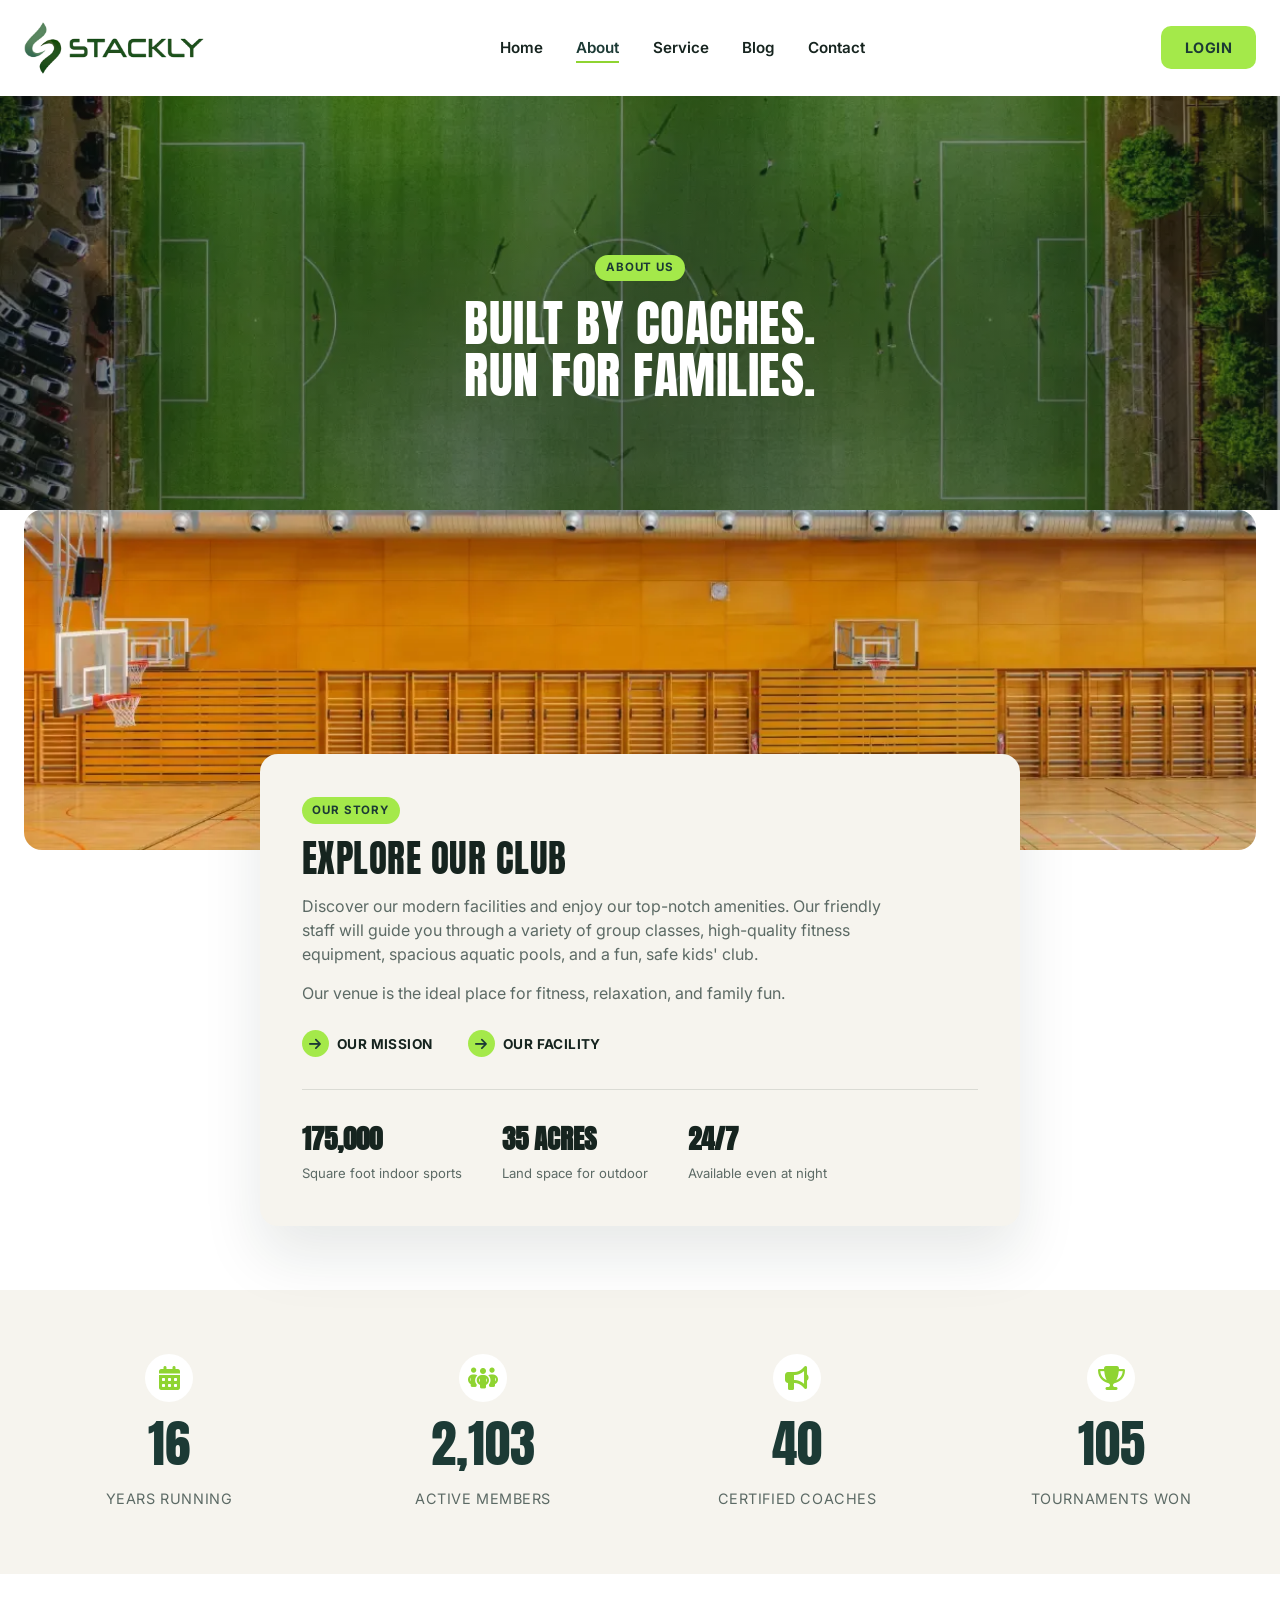
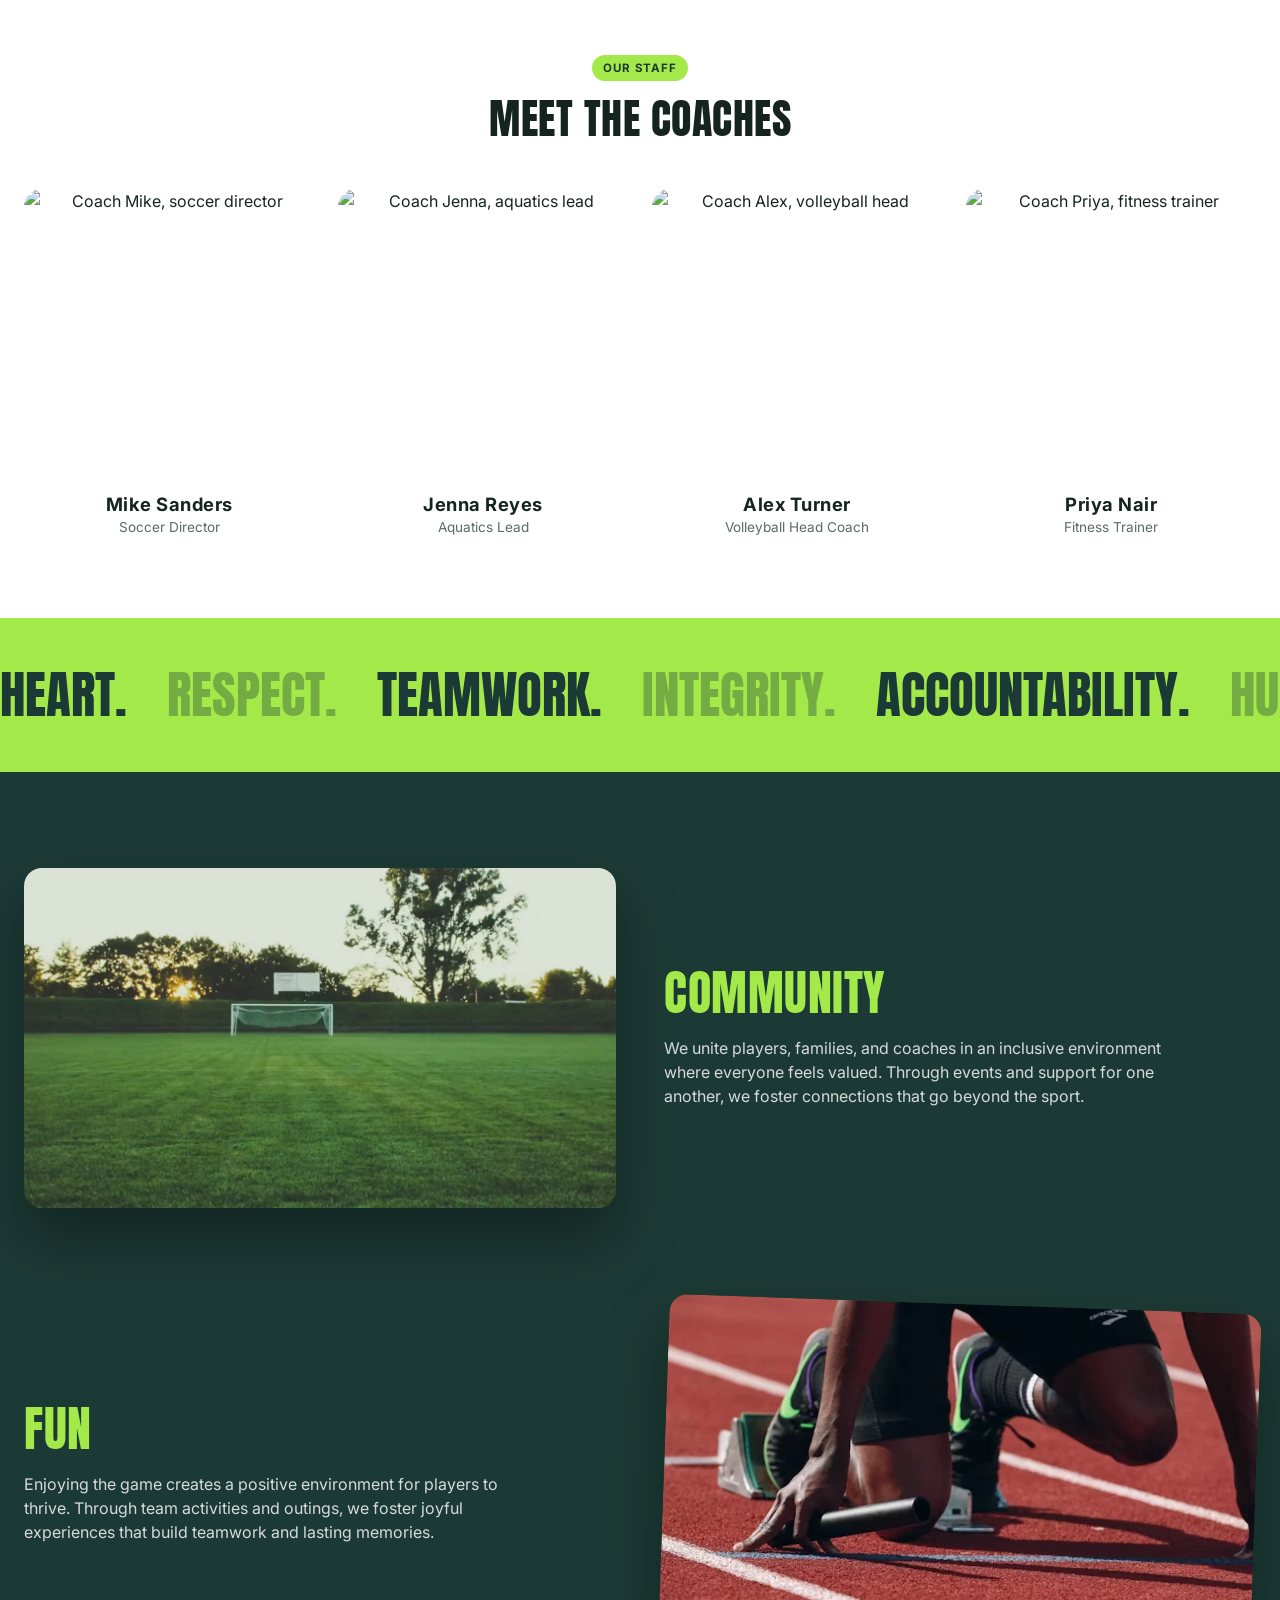
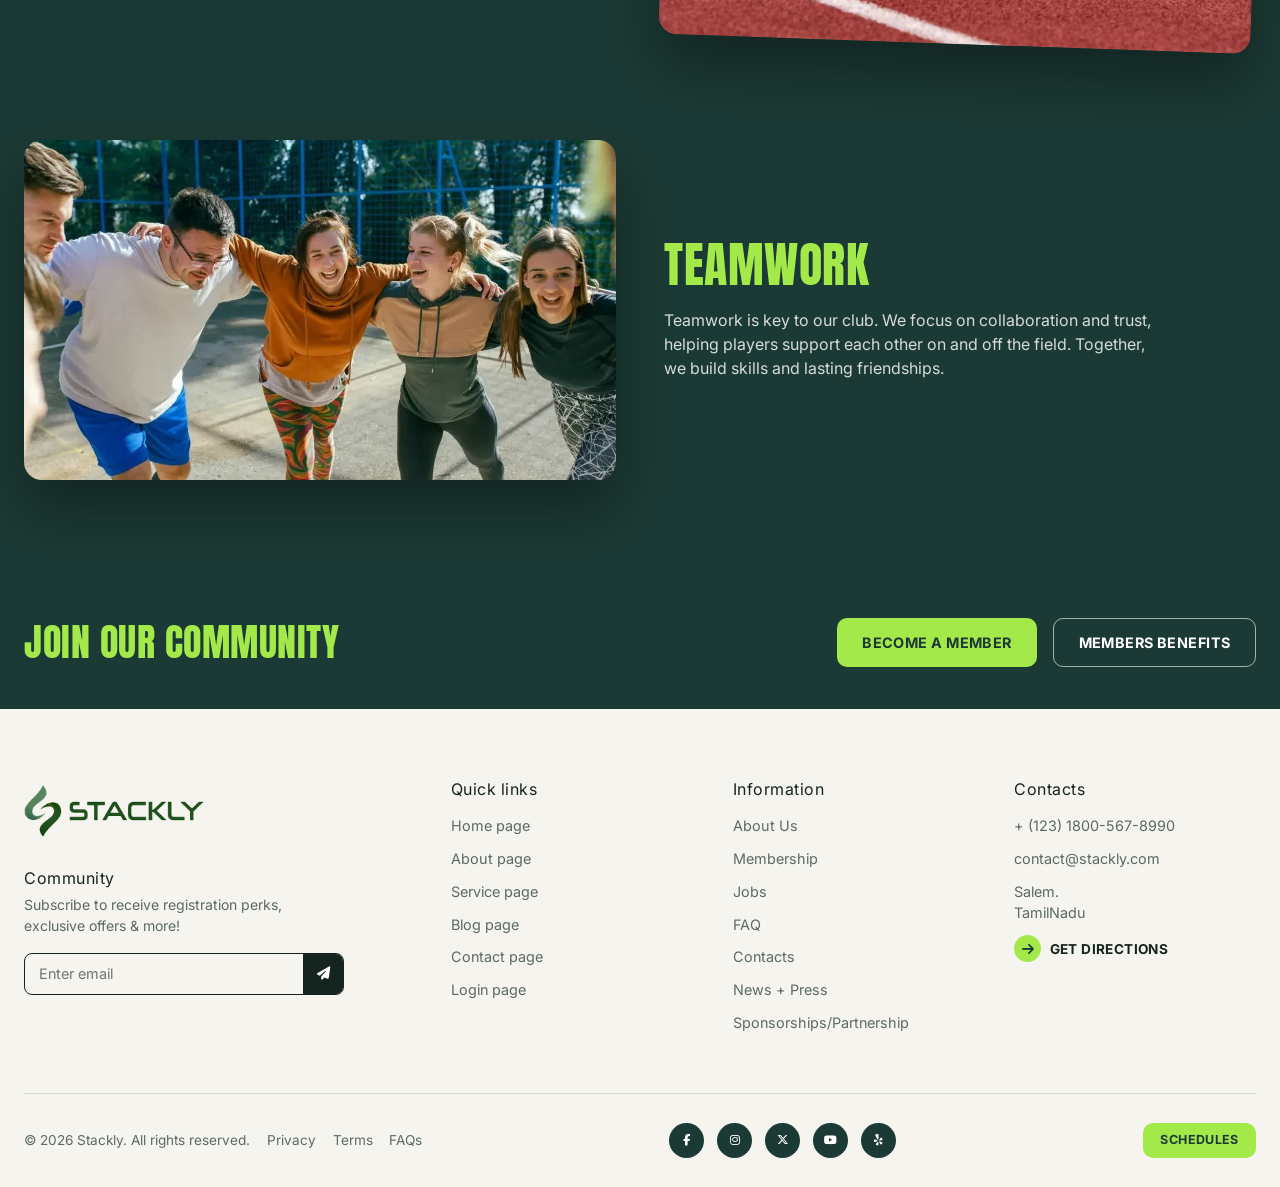
==== commit 3ffe3b16: "images are fitted" ====
--- a/about.html
+++ b/about.html
@@ -17,12 +17,8 @@
 <!-- ===== HEADER ===== -->
 <header class="site-header" id="siteHeader">
   <div class="header-inner">
-    <a href="index.html" class="logo">
-      <svg width="34" height="34" viewBox="0 0 34 34" fill="none" xmlns="http://www.w3.org/2000/svg">
-        <path d="M3 20C10 20 14 8 24 8C29 8 31 12 31 12L20 24C20 24 15 30 8 27C4.5 25.5 3 20 3 20Z" fill="#8FE84C"/>
-        <path d="M3 20C3 20 9 24 15 21" stroke="#1B3B36" stroke-width="1.6" stroke-linecap="round"/>
-      </svg>
-      <span>Stackly</span>
+    <a href="./index.html" class="logo">
+      <img src="./logo/Untitled design (7)-compressed.webp" alt="">
     </a>
 
     <nav class="main-nav" id="mainNav">
@@ -46,7 +42,7 @@
 <!-- ===== PAGE HERO ===== -->
 <section class="page-hero">
   <div class="page-hero-media">
-    <img src="https://images.unsplash.com/photo-1524015368236-d0e2680f0c04?q=80&w=1920&auto=format&fit=crop" alt="Aerial view of sports courts">
+    <img src="./image/Untitled design-compressed-compressed.webp" alt="Aerial view of sports courts">
   </div>
   <div class="page-hero-copy reveal" data-reveal>
     <span class="tag">About us</span>
@@ -57,7 +53,7 @@
 <!-- ===== EXPLORE / ABOUT ===== -->
 <section class="explore" style="margin-top:0;">
   <div class="explore-media">
-    <img src="https://images.unsplash.com/photo-1524015368236-d0e2680f0c04?q=80&w=1600&auto=format&fit=crop" alt="Aerial view of sports courts">
+    <img src="./image/GettyImages-515926729-compressed-compressed.webp" alt="Aerial view of sports courts">
   </div>
 
   <div class="explore-card reveal" data-reveal>
@@ -70,8 +66,8 @@
     <p>Our venue is the ideal place for fitness, relaxation, and family fun.</p>
 
     <div class="explore-links">
-      <a href="#mission" class="link-arrow">Our mission</a>
-      <a href="#facility" class="link-arrow">Our facility</a>
+      <a href="./404.html" class="link-arrow">Our mission</a>
+      <a href="./404.html" class="link-arrow">Our facility</a>
     </div>
 
     <div class="stats">
@@ -105,7 +101,7 @@
       <span>Active members</span>
     </div>
     <div class="achieve reveal" data-reveal>
-      <i class="fa-solid fa-whistle achieve-icon"></i>
+      <i class="fa-solid fa-bullhorn achieve-icon"></i>
       <strong data-count="46">0</strong>
       <span>Certified coaches</span>
     </div>
@@ -161,7 +157,7 @@
 <section class="pillars" id="facility">
   <div class="pillar">
     <figure class="pillar-img reveal" data-reveal="left">
-      <img src="https://images.unsplash.com/photo-1543351611-58f69d7c1781?q=80&w=1200&auto=format&fit=crop" alt="Friends huddled together on a court">
+      <img src="./image/photo-1543351611-58f69d7c1781-compressed.webp" alt="Friends huddled together on a court">
     </figure>
     <div class="pillar-copy reveal" data-reveal="right">
       <h2>Community</h2>
@@ -174,7 +170,7 @@
 
   <div class="pillar pillar-reverse">
     <figure class="pillar-img reveal" data-reveal="right">
-      <img src="https://images.unsplash.com/photo-1519861531473-9200262188bf?q=80&w=1200&auto=format&fit=crop" alt="Basketball team laughing together">
+      <img src="./image/photo-1461896836934-ffe607ba8211-compressed.webp" alt="Basketball team laughing together">
     </figure>
     <div class="pillar-copy reveal" data-reveal="left">
       <h2>Fun</h2>
@@ -186,7 +182,7 @@
 
   <div class="pillar">
     <figure class="pillar-img reveal" data-reveal="left">
-      <img src="https://images.unsplash.com/photo-1595435934249-5df7ed86e1c0?q=80&w=1200&auto=format&fit=crop" alt="Adults playing pickleball together">
+      <img src="./image/GettyImages-1301620960-1024x683-compressed-compressed-compressed.webp" alt="Adults playing pickleball together">
     </figure>
     <div class="pillar-copy reveal" data-reveal="right">
       <h2>Teamwork</h2>
@@ -211,12 +207,10 @@
 <footer class="site-footer">
   <div class="footer-top">
     <div class="footer-brand">
-      <div class="logo">
-        <svg width="30" height="30" viewBox="0 0 34 34" fill="none" xmlns="http://www.w3.org/2000/svg">
-          <path d="M3 20C10 20 14 8 24 8C29 8 31 12 31 12L20 24C20 24 15 30 8 27C4.5 25.5 3 20 3 20Z" fill="#8FE84C"/>
-        </svg>
-        <span>More than a place to practice and play.</span>
-      </div>
+      <a href="./index.html" class="logo">
+      <img src="./logo/Untitled design (7)-compressed.webp" alt="">
+    </a>
+
 
       <div class="newsletter">
         <h4>Community</h4>
@@ -229,27 +223,27 @@
     </div>
 
     <div class="footer-col">
-      <h4>Programs</h4>
+      <h4>Quick links</h4>
       <ul>
-        <li><a href="service.html">Sports</a></li>
-        <li><a href="service.html">Aquatics</a></li>
-        <li><a href="service.html">Fitness</a></li>
-        <li><a href="service.html">Camps</a></li>
-        <li><a href="service.html">Rent</a></li>
-        <li><a href="service.html">Daycare</a></li>
+        <li><a href="./index.html">Home page</a></li>
+        <li><a href="./about.html">About page</a></li>
+        <li><a href="./service.html">Service page</a></li>
+        <li><a href="./blog.html">Blog page</a></li>
+        <li><a href="./contact.html">Contact page</a></li>
+        <li><a href="./login.html">Login page</a></li>
       </ul>
     </div>
 
     <div class="footer-col">
       <h4>Information</h4>
       <ul>
-        <li><a href="about.html">About</a></li>
-        <li><a href="login.html">Membership</a></li>
-        <li><a href="contact.html">Jobs</a></li>
-        <li><a href="blog.html">FAQ</a></li>
-        <li><a href="contact.html">Contacts</a></li>
-        <li><a href="blog.html">News + Press</a></li>
-        <li><a href="contact.html">Sponsorships/Partnership</a></li>
+        <li><a href="./about.html">About Us</a></li>
+        <li><a href="./login.html">Membership</a></li>
+        <li><a href="./404.html">Jobs</a></li>
+        <li><a href="./404.html">FAQ</a></li>
+        <li><a href="./contact.html">Contacts</a></li>
+        <li><a href="./blog.html">News + Press</a></li>
+        <li><a href="./404.html">Sponsorships/Partnership</a></li>
       </ul>
     </div>
 
@@ -258,22 +252,22 @@
       <ul class="contact-list">
         <li>+ (123) 1800-567-8990</li>
         <li>contact@stackly.com</li>
-        <li>2200 SW Cedar Hills Blvd.<br>Portland, Oregon 97225</li>
-      </ul>
-      <a href="contact.html" class="link-arrow">Get directions</a>
+        <li>Salem.<br>TamilNadu</li>
+      </ul>
+      <a href="./contact.html" class="link-arrow">Get directions</a>
     </div>
   </div>
 
   <div class="footer-bottom">
-    <p>© 2026 Stackly. All rights reserved. <a href="#">Privacy</a> <a href="#">Terms</a> <a href="#">FAQs</a></p>
+    <p>© 2026 Stackly. All rights reserved. <a href="./404.html">Privacy</a> <a href="./404.html">Terms</a> <a href="./404.html">FAQs</a></p>
     <div class="socials">
-      <a href="#" aria-label="Facebook"><i class="fa-brands fa-facebook-f"></i></a>
-      <a href="#" aria-label="Instagram"><i class="fa-brands fa-instagram"></i></a>
-      <a href="#" aria-label="X"><i class="fa-brands fa-x-twitter"></i></a>
-      <a href="#" aria-label="YouTube"><i class="fa-brands fa-youtube"></i></a>
-      <a href="#" aria-label="Yelp"><i class="fa-brands fa-yelp"></i></a>
-    </div>
-    <a href="service.html" class="btn btn-lime btn-small">Schedules</a>
+      <a href="./404.html" aria-label="Facebook"><i class="fa-brands fa-facebook-f"></i></a>
+      <a href="./404.html" aria-label="Instagram"><i class="fa-brands fa-instagram"></i></a>
+      <a href="./404.html" aria-label="X"><i class="fa-brands fa-x-twitter"></i></a>
+      <a href="./404.html" aria-label="YouTube"><i class="fa-brands fa-youtube"></i></a>
+      <a href="./404.html" aria-label="Yelp"><i class="fa-brands fa-yelp"></i></a>
+    </div>
+    <a href="./404.html" class="btn btn-lime btn-small">Schedules</a>
   </div>
 </footer>
 
--- a/styles.css
+++ b/styles.css
@@ -1,769 +1,859 @@
 /* ============ TOKENS ============ */
-:root{
-  --lime:#a4e94a;
-  --lime-dark:#8fd431;
-  --forest:#1c3a35;
-  --forest-deep:#152b27;
-  --cream:#f6f4ee;
-  --ink:#16241f;
-  --grey:#5c6a65;
-  --white:#ffffff;
-  --radius:18px;
-  --ease:cubic-bezier(.22,.68,0,1);
-  --maxw:1320px;
-}
-
-*,*::before,*::after{box-sizing:border-box;}
-html{scroll-behavior:smooth;}
-body{
-  margin:0;
-  font-family:'Inter',sans-serif;
-  color:var(--ink);
-  background:var(--white);
-  line-height:1.5;
-  -webkit-font-smoothing:antialiased;
-}
-h1,h2,h3,h4{
-  font-family:'Anton',sans-serif;
-  text-transform:uppercase;
-  letter-spacing:.5px;
-  line-height:1.05;
-  margin:0;
-  font-weight:400;
-}
-p{margin:0;}
-ul{list-style:none;margin:0;padding:0;}
-a{color:inherit;text-decoration:none;}
-img{max-width:100%;display:block;}
-.fine{color:var(--grey);font-size:.9rem;}
-
-a:focus-visible,button:focus-visible,input:focus-visible,textarea:focus-visible{
-  outline:2px solid var(--lime-dark);outline-offset:2px;
-}
-
-@media (prefers-reduced-motion: reduce){
-  *{animation-duration:.001ms !important; animation-iteration-count:1 !important; transition-duration:.001ms !important; scroll-behavior:auto !important;}
+:root {
+  --lime: #a4e94a;
+  --lime-dark: #8fd431;
+  --forest: #1c3a35;
+  --forest-deep: #152b27;
+  --cream: #f6f4ee;
+  --ink: #16241f;
+  --grey: #5c6a65;
+  --white: #ffffff;
+  --radius: 18px;
+  --ease: cubic-bezier(.22, .68, 0, 1);
+  --maxw: 1320px;
+  --gutter: clamp(1rem, 4vw, 1.5rem);
+}
+
+*,
+*::before,
+*::after {
+  box-sizing: border-box;
+}
+
+html {
+  scroll-behavior: smooth;
+  max-width: 100%;
+  -webkit-text-size-adjust: 100%;
+}
+
+body {
+  margin: 0;
+  max-width: 100%;
+  overflow-x: hidden;
+  overflow-x: clip; /* no horizontal scroll, keeps sticky header working */
+  font-family: 'Inter', sans-serif;
+  color: var(--ink);
+  background: var(--white);
+  line-height: 1.5;
+  -webkit-font-smoothing: antialiased;
+}
+
+body.menu-open {
+  overflow: hidden;
+}
+
+h1, h2, h3, h4 {
+  font-family: 'Anton', sans-serif;
+  text-transform: uppercase;
+  letter-spacing: .5px;
+  line-height: 1.05;
+  margin: 0;
+  font-weight: 400;
+  overflow-wrap: break-word;
+}
+
+p { margin: 0; overflow-wrap: break-word; }
+ul { list-style: none; margin: 0; padding: 0; }
+a { color: inherit; text-decoration: none; }
+img { max-width: 100%; display: block; }
+
+/* grid/flex children may shrink instead of forcing overflow */
+section > *, .promo-grid > *, .programs-grid > *, .pillar > *,
+.testimonials-grid > *, .footer-top > *, .touch-grid > *,
+.location-grid > *, .event-row > * { min-width: 0; }
+
+.fine { color: var(--grey); font-size: .9rem; }
+
+a:focus-visible, button:focus-visible, input:focus-visible, textarea:focus-visible {
+  outline: 2px solid var(--lime-dark);
+  outline-offset: 2px;
+}
+
+@media (prefers-reduced-motion: reduce) {
+  * {
+    animation-duration: .001ms !important;
+    animation-iteration-count: 1 !important;
+    transition-duration: .001ms !important;
+    scroll-behavior: auto !important;
+  }
 }
 
 /* ============ SHARED ============ */
-.tag{
-  display:inline-block;
-  background:var(--forest);
-  color:var(--lime);
-  font-size:.72rem;
-  font-weight:700;
-  letter-spacing:.08em;
-  text-transform:uppercase;
-  padding:.4em .9em;
-  border-radius:999px;
-  margin-bottom:1rem;
-}
-.tag-light{background:var(--lime);color:var(--forest);}
-
-.btn{
-  display:inline-flex;
-  align-items:center;
-  justify-content:center;
-  gap:.4em;
-  padding:.9em 1.7em;
-  border-radius:10px;
-  font-weight:700;
-  font-size:.9rem;
-  letter-spacing:.03em;
-  text-transform:uppercase;
-  border:1.5px solid transparent;
-  cursor:pointer;
-  transition:transform .35s var(--ease), background .3s ease, color .3s ease, border-color .3s ease;
-}
-.btn:hover{transform:translateY(-3px);}
-.btn-lime{background:var(--lime);color:var(--forest);}
-.btn-lime:hover{background:var(--lime-dark);}
-.btn-dark{background:var(--forest);color:var(--white);}
-.btn-dark:hover{background:var(--forest-deep);}
-.btn-outline{background:transparent;border-color:var(--forest);color:var(--forest);}
-.btn-outline:hover{background:var(--forest);color:var(--white);}
-.btn-outline-light{background:transparent;border-color:rgba(255,255,255,.6);color:var(--white);}
-.btn-outline-light:hover{background:var(--white);color:var(--forest);}
-.btn-small{padding:.6em 1.3em;font-size:.78rem;}
-.btn-full{width:100%;}
-.btn-login{background:var(--lime);color:var(--forest);padding:.7em 1.6em;}
-.btn-login:hover{background:var(--lime-dark);}
-
-.link-arrow{
-  display:inline-flex;
-  align-items:center;
-  gap:.6em;
-  font-weight:700;
-  font-size:.85rem;
-  text-transform:uppercase;
-  letter-spacing:.03em;
-}
-.link-arrow::before{
-  font-family:"Font Awesome 6 Free";
-  font-weight:900;
-  content:"\f061";
-  display:inline-flex;
-  align-items:center;
-  justify-content:center;
-  width:2em;height:2em;
-  background:var(--lime);
-  color:var(--forest);
-  border-radius:50%;
-  transition:transform .35s var(--ease), background .35s ease;
-}
-.link-arrow:hover::before{transform:translateX(5px) rotate(-8deg);background:var(--lime-dark);}
-.link-arrow-light{color:var(--white);}
-.link-arrow-plain{font-weight:600;font-size:.88rem;color:var(--grey);text-decoration:underline;text-decoration-color:transparent;transition:text-decoration-color .25s ease,color .25s ease;}
-.link-arrow-plain:hover{color:var(--forest);text-decoration-color:var(--forest);}
+.tag {
+  display: inline-block;
+  background: var(--forest);
+  color: var(--lime);
+  font-size: .72rem;
+  font-weight: 700;
+  letter-spacing: .08em;
+  text-transform: uppercase;
+  padding: .4em .9em;
+  border-radius: 999px;
+  margin-bottom: 1rem;
+}
+
+.tag-light { background: var(--lime); color: var(--forest); }
+
+.btn {
+  display: inline-flex;
+  align-items: center;
+  justify-content: center;
+  gap: .4em;
+  padding: .9em 1.7em;
+  border-radius: 10px;
+  font-weight: 700;
+  font-size: .9rem;
+  letter-spacing: .03em;
+  text-transform: uppercase;
+  text-align: center;
+  border: 1.5px solid transparent;
+  cursor: pointer;
+  transition: transform .35s var(--ease), background .3s ease, color .3s ease, border-color .3s ease;
+}
+
+.btn:hover { transform: translateY(-3px); }
+.btn-lime { background: var(--lime); color: var(--forest); }
+.btn-lime:hover { background: var(--lime-dark); }
+.btn-dark { background: var(--forest); color: var(--white); border: 1px solid white; }
+.btn-dark:hover { background: var(--forest-deep); }
+.btn-outline { background: var(--lime); border-color: white; color: var(--forest); }
+.btn-outline:hover { background: var(--forest); color: var(--white); }
+.btn-outline-light { background: transparent; border-color: rgba(255, 255, 255, .6); color: var(--white); }
+.btn-outline-light:hover { background: var(--white); color: var(--forest); }
+.btn-small { padding: .6em 1.3em; font-size: .78rem; }
+.btn-full { width: 100%; }
+.btn-login { background: var(--lime); color: var(--forest); padding: .7em 1.6em; }
+.btn-login:hover { background: var(--lime-dark); }
+
+.link-arrow {
+  display: inline-flex;
+  align-items: center;
+  gap: .6em;
+  font-weight: 700;
+  font-size: .85rem;
+  text-transform: uppercase;
+  letter-spacing: .03em;
+}
+
+.link-arrow::before {
+  font-family: "Font Awesome 6 Free";
+  font-weight: 900;
+  content: "\f061";
+  flex: none;
+  display: inline-flex;
+  align-items: center;
+  justify-content: center;
+  width: 2em;
+  height: 2em;
+  background: var(--lime);
+  color: var(--forest);
+  border-radius: 50%;
+  transition: transform .35s var(--ease), background .35s ease;
+}
+
+.link-arrow:hover::before { transform: translateX(5px) rotate(-8deg); background: var(--lime-dark); }
+.link-arrow-light { color: var(--white); }
+
+.link-arrow-plain {
+  font-weight: 600;
+  font-size: .88rem;
+  color: var(--grey);
+  text-decoration: underline;
+  text-decoration-color: transparent;
+  transition: text-decoration-color .25s ease, color .25s ease;
+}
+.link-arrow-plain:hover { color: var(--forest); text-decoration-color: var(--forest); }
 
 /* ============ REVEAL ANIMATION ============ */
-[data-reveal]{
-  opacity:0;
-  transform:translateY(36px);
-  transition:opacity .8s var(--ease), transform .8s var(--ease);
-}
-[data-reveal].in-view{
-  opacity:1;
-  transform:translateY(0);
-}
-.programs-grid [data-reveal]:nth-child(2).in-view{transition-delay:.08s;}
-.programs-grid [data-reveal]:nth-child(3).in-view{transition-delay:.16s;}
-.programs-grid [data-reveal]:nth-child(4).in-view{transition-delay:.08s;}
-.programs-grid [data-reveal]:nth-child(5).in-view{transition-delay:.16s;}
-.programs-grid [data-reveal]:nth-child(6).in-view{transition-delay:.24s;}
-.testimonials-grid [data-reveal]:nth-child(3n+2).in-view{transition-delay:.1s;}
-.testimonials-grid [data-reveal]:nth-child(3n+3).in-view{transition-delay:.2s;}
-.perks [data-reveal]:nth-child(2).in-view{transition-delay:.08s;}
-.perks [data-reveal]:nth-child(3).in-view{transition-delay:.16s;}
-.perks [data-reveal]:nth-child(4).in-view{transition-delay:.24s;}
+[data-reveal] {
+  opacity: 0;
+  transform: translateY(36px);
+  transition: opacity .8s var(--ease), transform .8s var(--ease);
+}
+[data-reveal].in-view { opacity: 1; transform: translateY(0); }
+[data-reveal="left"] { transform: translateX(-46px); }
+[data-reveal="left"].in-view { transform: translateX(0); }
+[data-reveal="right"] { transform: translateX(46px); }
+[data-reveal="right"].in-view { transform: translateX(0); }
+[data-reveal="zoom"] { transform: scale(.88); }
+[data-reveal="zoom"].in-view { transform: scale(1); }
+
+.programs-grid [data-reveal]:nth-child(2).in-view { transition-delay: .08s; }
+.programs-grid [data-reveal]:nth-child(3).in-view { transition-delay: .16s; }
+.programs-grid [data-reveal]:nth-child(4).in-view { transition-delay: .08s; }
+.programs-grid [data-reveal]:nth-child(5).in-view { transition-delay: .16s; }
+.programs-grid [data-reveal]:nth-child(6).in-view { transition-delay: .24s; }
+.testimonials-grid [data-reveal]:nth-child(3n+2).in-view { transition-delay: .1s; }
+.testimonials-grid [data-reveal]:nth-child(3n+3).in-view { transition-delay: .2s; }
+.perks [data-reveal]:nth-child(2).in-view { transition-delay: .08s; }
+.perks [data-reveal]:nth-child(3).in-view { transition-delay: .16s; }
+.perks [data-reveal]:nth-child(4).in-view { transition-delay: .24s; }
 
 /* ============ HEADER ============ */
-.site-header{
-  position:sticky;top:0;z-index:100;
-  background:var(--white);
-  border-bottom:1px solid transparent;
-  transition:box-shadow .3s ease, padding .3s ease;
-}
-.site-header.scrolled{box-shadow:0 6px 24px rgba(0,0,0,.08);}
-.header-inner{
-  max-width:var(--maxw);margin:0 auto;
-  display:flex;align-items:center;justify-content:space-between;
-  padding:1.1rem 1.5rem;
-}
-.logo{display:flex;align-items:center;gap:.6rem;font-family:'Anton',sans-serif;font-size:1.15rem;text-transform:uppercase;letter-spacing:.04em;color:var(--forest);}
-.main-nav ul{display:flex;gap:2.1rem;}
-.nav-link{
-  position:relative;font-weight:600;font-size:.95rem;color:var(--ink);
-  padding-bottom:6px;
-}
-.nav-link::after{
-  content:"";position:absolute;left:0;bottom:0;height:2px;width:0;
-  background:var(--lime-dark);transition:width .3s var(--ease);
-}
-.nav-link:hover::after,.nav-link.active::after{width:100%;}
-.nav-link.active{color:var(--forest);}
-.header-actions{display:flex;align-items:center;gap:1rem;}
-.hamburger{
-  display:none;flex-direction:column;justify-content:center;gap:5px;
-  width:38px;height:38px;border:none;background:none;cursor:pointer;padding:0;
-}
-.hamburger span{display:block;height:2px;width:100%;background:var(--ink);transition:transform .3s var(--ease), opacity .3s ease;}
-.hamburger.open span:nth-child(1){transform:translateY(7px) rotate(45deg);}
-.hamburger.open span:nth-child(2){opacity:0;}
-.hamburger.open span:nth-child(3){transform:translateY(-7px) rotate(-45deg);}
+.site-header {
+  position: sticky;
+  top: 0;
+  z-index: 100;
+  background: var(--white);
+  border-bottom: 1px solid transparent;
+  transition: box-shadow .3s ease;
+}
+.site-header.scrolled { box-shadow: 0 6px 24px rgba(0, 0, 0, .08); }
+
+.header-inner {
+  max-width: var(--maxw);
+  margin: 0 auto;
+  display: flex;
+  align-items: center;
+  justify-content: space-between;
+  gap: .8rem;
+  padding: 1.1rem var(--gutter);
+}
+
+.logo {
+  display: flex;
+  align-items: center;
+  gap: .6rem;
+  font-family: 'Anton', sans-serif;
+  font-size: 1.15rem;
+  text-transform: uppercase;
+  letter-spacing: .04em;
+  color: var(--forest);
+  width: 180px;
+  max-width: 100%;
+  height: 60px;
+  flex: 0 1 auto;
+  min-width: 0;
+}
+.logo img { width: 100%; height: 100%; object-fit: cover; }
+
+.main-nav ul { display: flex; gap: 2.1rem; }
+
+.nav-link {
+  position: relative;
+  font-weight: 600;
+  font-size: .95rem;
+  color: var(--ink);
+  padding-bottom: 6px;
+}
+.nav-link::after {
+  content: "";
+  position: absolute;
+  left: 0;
+  bottom: 0;
+  height: 2px;
+  width: 0;
+  background: var(--lime-dark);
+  transition: width .3s var(--ease);
+}
+.nav-link:hover::after, .nav-link.active::after { width: 100%; }
+.nav-link.active { color: var(--forest); }
+
+.header-actions { display: flex; align-items: center; gap: 1rem; flex: none; }
+
+.hamburger {
+  display: none;
+  flex-direction: column;
+  justify-content: center;
+  gap: 5px;
+  width: 38px;
+  height: 38px;
+  border: none;
+  background: none;
+  cursor: pointer;
+  padding: 8px;
+  z-index:99999;
+}
+.hamburger span {
+  display: block;
+  height: 2px;
+  width: 100%;
+  background: var(--ink);
+  transition: transform .3s var(--ease), opacity .3s ease;
+}
+.hamburger.open span:nth-child(1) { transform: translateY(7px) rotate(45deg); }
+.hamburger.open span:nth-child(2) { opacity: 0; }
+.hamburger.open span:nth-child(3) { transform: translateY(-7px) rotate(-45deg); }
+
+/* close button inside mobile menu (hidden on desktop) */
+.nav-close {
+  display: none;
+  position: absolute;
+  top: 1rem;
+  right: 1rem;
+  width: 42px;
+  height: 42px;
+  border: none;
+  border-radius: 50%;
+  background: var(--cream);
+  color: var(--forest);
+  font-size: 1.15rem;
+  cursor: pointer;
+  align-items: center;
+  justify-content: center;
+  transition: background .3s ease, transform .3s var(--ease);
+}
+.nav-close:hover { background: var(--lime); transform: rotate(90deg); }
 
 /* ============ HERO ============ */
-.hero{position:relative;min-height:92vh;display:flex;align-items:flex-end;justify-content:center;overflow:hidden;padding:0 1.5rem 4.5rem;}
-.hero-media{position:absolute;inset:0;z-index:-1;}
-.hero-media img{width:100%;height:100%;object-fit:cover;}
-.hero-media::after{content:"";position:absolute;inset:0;background:linear-gradient(180deg,rgba(20,30,25,.15),rgba(15,25,20,.35));}
-.hero-card{
-  max-width:680px;width:100%;text-align:center;
-  background:rgba(21,38,33,.72);
-  backdrop-filter:blur(6px);
-  border-radius:var(--radius);
-  padding:3rem 2.2rem 2.6rem;
-  color:var(--white);
-}
-.hero-card .tag{background:var(--lime);color:var(--forest);}
-.hero-card h1{font-size:clamp(2.3rem,6vw,3.6rem);margin-bottom:1.1rem;}
-.hero-card p{color:rgba(255,255,255,.85);max-width:46ch;margin:0 auto;}
-.hero-descriptors{color:var(--lime);font-size:.85rem;font-weight:600;letter-spacing:.04em;margin-bottom:.9rem;}
-.hero-buttons{display:flex;gap:1rem;justify-content:center;margin-top:2rem;flex-wrap:wrap;}
-
-/* ============ PAGE HERO (about/service/blog/contact banners) ============ */
-.page-hero{position:relative;min-height:46vh;display:flex;align-items:center;justify-content:center;overflow:hidden;padding:6rem 1.5rem 3rem;text-align:center;}
-.page-hero-media{position:absolute;inset:0;z-index:-1;}
-.page-hero-media img{width:100%;height:100%;object-fit:cover;}
-.page-hero-media::after{content:"";position:absolute;inset:0;background:linear-gradient(180deg,rgba(15,25,20,.45),rgba(15,25,20,.55));}
-.page-hero-copy{color:var(--white);max-width:640px;}
-.page-hero-copy .tag{background:var(--lime);color:var(--forest);}
-.page-hero-copy h1{font-size:clamp(2.1rem,5vw,3.1rem);}
+.hero {
+  position: relative;
+  isolation: isolate;
+  min-height: 92vh;
+  display: flex;
+  align-items: flex-end;
+  justify-content: center;
+  overflow: hidden;
+  padding: 0 var(--gutter) 4.5rem;
+}
+.hero-media { position: absolute; inset: 0; z-index: -1; }
+.hero-media img { width: 100%; height: 100%; object-fit: cover; }
+.hero-media::after {
+  content: "";
+  position: absolute;
+  inset: 0;
+  background: linear-gradient(180deg, rgba(20, 30, 25, .15), rgba(15, 25, 20, .35));
+}
+
+.hero-card {
+  max-width: 680px;
+  width: 100%;
+  text-align: center;
+  background: rgba(21, 38, 33, .72);
+  backdrop-filter: blur(6px);
+  border-radius: var(--radius);
+  padding: 3rem 2.2rem 2.6rem;
+  color: var(--white);
+}
+.hero-card .tag { background: var(--lime); color: var(--forest); }
+.hero-card h1 { font-size: clamp(2rem, 8vw, 3.6rem); margin-bottom: 1.1rem; }
+.hero-card p { color: rgba(255, 255, 255, .85); max-width: 46ch; margin: 0 auto; }
+.hero-descriptors { color: var(--lime) !important; font-size: .85rem; font-weight: 600; letter-spacing: .04em; margin-bottom: .9rem !important; }
+.hero-buttons { display: flex; gap: 1rem; justify-content: center; margin-top: 2rem; flex-wrap: wrap; }
+
+/* ============ PAGE HERO ============ */
+.page-hero {
+  position: relative;
+  isolation: isolate;
+  min-height: 46vh;
+  display: flex;
+  align-items: center;
+  justify-content: center;
+  overflow: hidden;
+  padding: 6rem var(--gutter) 3rem;
+  text-align: center;
+}
+.page-hero-media { position: absolute; inset: 0; z-index: -1; }
+.page-hero-media img { width: 100%; height: 100%; object-fit: cover; }
+.page-hero-media::after {
+  content: "";
+  position: absolute;
+  inset: 0;
+  background: linear-gradient(180deg, rgba(15, 25, 20, .45), rgba(15, 25, 20, .55));
+}
+.page-hero-copy { color: var(--white); max-width: 640px; }
+.page-hero-copy .tag { background: var(--lime); color: var(--forest); }
+.page-hero-copy h1 { font-size: clamp(1.9rem, 6vw, 3.1rem); }
 
 /* ============ PROMO ============ */
-.promo{padding:5rem 1.5rem;}
-.promo-grid{max-width:var(--maxw);margin:0 auto;display:grid;grid-template-columns:1fr 1.1fr 1fr;gap:1.5rem;align-items:stretch;}
-.promo-img{margin:0;border-radius:var(--radius);overflow:hidden;min-height:360px;}
-.promo-img img{width:100%;height:100%;object-fit:cover;}
-.promo-copy{background:var(--cream);border-radius:var(--radius);padding:2.6rem 2rem;display:flex;flex-direction:column;align-items:flex-start;justify-content:center;gap:.6rem;}
-.promo-copy h2{font-size:clamp(1.6rem,3vw,2.1rem);margin-bottom:.4rem;}
-.promo-copy .btn{margin-top:1.3rem;}
+.promo { padding: 5rem var(--gutter); }
+.promo-grid {
+  max-width: var(--maxw);
+  margin: 0 auto;
+  display: grid;
+  grid-template-columns: 1fr 1.1fr 1fr;
+  gap: 1.5rem;
+  align-items: stretch;
+}
+.promo-img { margin: 0; border-radius: var(--radius); overflow: hidden; min-height: 360px; }
+.promo-img img { width: 100%; height: 100%; object-fit: cover; }
+.promo-copy {
+  background: var(--cream);
+  border-radius: var(--radius);
+  padding: 2.6rem 2rem;
+  display: flex;
+  flex-direction: column;
+  align-items: flex-start;
+  justify-content: center;
+  gap: .6rem;
+}
+.promo-copy h2 { font-size: clamp(1.6rem, 3vw, 2.1rem); margin-bottom: .4rem; }
+.promo-copy .btn { margin-top: 1.3rem; }
 
 /* ============ PROGRAMS ============ */
-.programs{padding:5rem 1.5rem;max-width:var(--maxw);margin:0 auto;}
-.section-head{text-align:center;margin-bottom:3rem;}
-.section-head h2{font-size:clamp(1.9rem,4vw,2.6rem);}
-.programs-grid{display:grid;grid-template-columns:repeat(4,1fr);gap:1.5rem;}
-.program-card{
-  background:var(--cream);border-radius:var(--radius);overflow:hidden;
-  display:flex;flex-direction:column;
-  transition:transform .4s var(--ease), box-shadow .4s var(--ease);
-}
-.program-card:hover{transform:translateY(-6px);box-shadow:0 20px 40px rgba(20,40,30,.12);}
-.program-large{grid-column:span 2;flex-direction:row;align-items:stretch;min-height:360px;}
-.program-large img{width:44%;height:100%;object-fit:cover;}
-.program-large .program-body{width:56%;justify-content:space-between;}
-.program-card img{width:100%;height:190px;object-fit:cover;background:linear-gradient(135deg,#dff1c4,#c7e8a0);}
-.program-body{padding:1.8rem;display:flex;flex-direction:column;gap:.7rem;flex:1;}
-.program-body h3{font-size:1.5rem;}
-.program-body p{color:var(--grey);font-size:.95rem;}
-.chip{
-  align-self:flex-start;display:flex;align-items:center;gap:.4em;
-  font-size:.75rem;font-weight:700;text-transform:uppercase;letter-spacing:.04em;
-  color:var(--grey);
-}
+.programs { padding: 5rem var(--gutter); max-width: var(--maxw); margin: 0 auto; }
+.section-head { text-align: center; margin-bottom: 3rem; }
+.section-head h2 { font-size: clamp(1.7rem, 6vw, 2.6rem); }
+
+.programs-grid { display: grid; grid-template-columns: repeat(4, 1fr); gap: 1.5rem; }
+
+.program-card {
+  background: var(--cream);
+  border-radius: var(--radius);
+  overflow: hidden;
+  display: flex;
+  flex-direction: column;
+  transition: transform .4s var(--ease), box-shadow .4s var(--ease);
+}
+.program-card:hover { transform: translateY(-6px); box-shadow: 0 20px 40px rgba(20, 40, 30, .12); }
+.program-card img {
+  width: 100%;
+  height: 190px;
+  object-fit: cover;
+  background: linear-gradient(135deg, #dff1c4, #c7e8a0);
+  transition: transform .55s var(--ease);
+}
+.program-card:hover img { transform: scale(1.06); }
+.program-large { grid-column: span 2; }
+.program-large img { height: 260px; }
+
+.program-body { padding: 1.8rem; display: flex; flex-direction: column; align-items: flex-start; gap: .7rem; flex: 1; }
+.program-body h3 { font-size: 1.5rem; }
+.program-body p { color: var(--grey); font-size: .95rem; flex: 1; }
+
+.chip {
+  display: flex;
+  align-items: center;
+  gap: .4em;
+  font-size: .75rem;
+  font-weight: 700;
+  text-transform: uppercase;
+  letter-spacing: .04em;
+  color: var(--grey);
+}
+.chip i { display: inline-flex; align-items: center; justify-content: center; transition: transform .4s var(--ease); }
+.program-card:hover .chip i { transform: scale(1.2) rotate(-8deg); }
 
 /* ============ EXPLORE / ABOUT ============ */
-.explore{position:relative;padding:0 1.5rem 4rem;margin-top:2rem;}
-.explore-media{border-radius:var(--radius);overflow:hidden;height:340px;max-width:var(--maxw);margin:0 auto;}
-.explore-media img{width:100%;height:100%;object-fit:cover;}
-.explore-card{
-  max-width:760px;background:var(--cream);border-radius:var(--radius);
-  padding:2.6rem;margin:-6rem auto 0;position:relative;z-index:2;
-  box-shadow:0 30px 60px rgba(20,40,30,.1);
-}
-.explore-card h2{font-size:clamp(1.8rem,4vw,2.3rem);margin-bottom:1rem;}
-.explore-card p{color:var(--grey);margin-bottom:.9rem;max-width:60ch;}
-.explore-links{display:flex;gap:2.2rem;margin:1.6rem 0 2rem;flex-wrap:wrap;}
-.stats{display:flex;gap:2.5rem;border-top:1px solid rgba(20,40,30,.12);padding-top:1.8rem;flex-wrap:wrap;}
-.stat strong{display:block;font-family:'Anton',sans-serif;font-size:1.7rem;text-transform:uppercase;}
-.stat span{color:var(--grey);font-size:.82rem;}
+.explore { position: relative; padding: 0 var(--gutter) 4rem; margin-top: 2rem; }
+.explore-media { border-radius: var(--radius); overflow: hidden; height: 340px; max-width: var(--maxw); margin: 0 auto; }
+.explore-media img { width: 100%; height: 100%; object-fit: cover; }
+.explore-card {
+  max-width: 760px;
+  background: var(--cream);
+  border-radius: var(--radius);
+  padding: 2.6rem;
+  margin: -6rem auto 0;
+  position: relative;
+  z-index: 2;
+  box-shadow: 0 30px 60px rgba(20, 40, 30, .1);
+}
+.explore-card h2 { font-size: clamp(1.7rem, 6vw, 2.3rem); margin-bottom: 1rem; }
+.explore-card p { color: var(--grey); margin-bottom: .9rem; max-width: 60ch; }
+.explore-links { display: flex; gap: 1rem 2.2rem; margin: 1.6rem 0 2rem; flex-wrap: wrap; }
+.stats { display: flex; gap: 1.5rem 2.5rem; border-top: 1px solid rgba(20, 40, 30, .12); padding-top: 1.8rem; flex-wrap: wrap; }
+.stat strong { display: block; font-family: 'Anton', sans-serif; font-size: 1.7rem; text-transform: uppercase; }
+.stat span { color: var(--grey); font-size: .82rem; }
 
 /* ============ VALUES MARQUEE ============ */
-.values{background:var(--lime);padding:2.4rem 0;overflow:hidden;}
-.marquee{width:100%;overflow:hidden;}
-.marquee-track{
-  display:flex;gap:2.5rem;white-space:nowrap;width:max-content;
-  animation:scrollLeft 26s linear infinite;
-}
-.marquee-track span{
-  font-family:'Anton',sans-serif;text-transform:uppercase;
-  font-size:clamp(1.8rem,5vw,3.2rem);color:var(--forest);
-}
-.marquee-track span.dim{color:rgba(28,58,53,.35);}
-@keyframes scrollLeft{
-  from{transform:translateX(0);}
-  to{transform:translateX(-50%);}
-}
+.values { background: var(--lime); padding: 2.4rem 0; overflow: hidden; }
+.marquee { width: 100%; overflow: hidden; }
+.marquee-track { display: flex; gap: 2.5rem; white-space: nowrap; width: max-content; animation: scrollLeft 26s linear infinite; }
+.marquee-track span { font-family: 'Anton', sans-serif; text-transform: uppercase; font-size: clamp(1.8rem, 5vw, 3.2rem); color: var(--forest); }
+.marquee-track span.dim { color: rgba(28, 58, 53, .35); }
+@keyframes scrollLeft { from { transform: translateX(0); } to { transform: translateX(-50%); } }
 
 /* ============ PILLARS ============ */
-.pillars{background:var(--forest);color:var(--white);padding:6rem 1.5rem;}
-.pillar{
-  max-width:var(--maxw);margin:0 auto 6rem;
-  display:grid;grid-template-columns:1fr 1fr;gap:3rem;align-items:center;
-}
-.pillars .pillar:last-child{margin-bottom:0;}
-.pillar-reverse .pillar-img{order:2;}
-.pillar-reverse .pillar-copy{order:1;}
-.pillar-img{margin:0;border-radius:var(--radius);overflow:hidden;transform:rotate(-2deg);box-shadow:0 30px 60px rgba(0,0,0,.35);}
-.pillar-reverse .pillar-img{transform:rotate(2deg);}
-.pillar-img img{width:100%;height:340px;object-fit:cover;}
-.pillar-copy h2{font-size:clamp(2.2rem,5vw,3rem);color:var(--lime);margin-bottom:1.1rem;}
-.pillar-copy p{color:rgba(255,255,255,.82);max-width:50ch;}
+.pillars { background: var(--forest); color: var(--white); padding: 6rem var(--gutter); overflow: hidden; }
+.pillar { max-width: var(--maxw); margin: 0 auto 6rem; display: grid; grid-template-columns: 1fr 1fr; gap: 3rem; align-items: center; }
+.pillars .pillar:last-child { margin-bottom: 0; }
+.pillar-reverse .pillar-img { order: 2; }
+.pillar-reverse .pillar-copy { order: 1; }
+.pillar-img { margin: 0; border-radius: var(--radius); overflow: hidden; transform: rotate(-5deg); box-shadow: 0 30px 60px rgba(0, 0, 0, .35); }
+.pillar-reverse .pillar-img { transform: rotate(2deg); }
+.pillar-img img { width: 100%; height: 340px; object-fit: cover; }
+.pillar-copy h2 { font-size: clamp(2rem, 8vw, 3rem); color: var(--lime); margin-bottom: 1.1rem; }
+.pillar-copy p { color: rgba(255, 255, 255, .82); max-width: 50ch; }
 
 /* ============ TESTIMONIALS ============ */
-.testimonials{padding:6rem 1.5rem;max-width:var(--maxw);margin:0 auto;}
-.testimonials-grid{display:grid;grid-template-columns:repeat(3,1fr);gap:2rem;}
-.testimonials-heading{
-  background:var(--forest);color:var(--white);border-radius:var(--radius);
-  display:flex;flex-direction:column;align-items:center;justify-content:center;text-align:center;
-  padding:2.6rem 1.8rem;gap:.9rem;
-}
-.testimonials-heading h2{font-size:clamp(1.5rem,3vw,2rem);}
-.testimonials-heading .btn{margin-top:.6rem;}
-.polaroid{
-  background:var(--cream);border-radius:14px;padding:1rem 1rem 1.6rem;
-  box-shadow:0 14px 30px rgba(20,40,30,.08);margin:0;
-  transition:transform .4s var(--ease);
-}
-.polaroid:hover{transform:translateY(-6px) rotate(-1deg);}
-.polaroid img{border-radius:6px;height:190px;object-fit:cover;margin-bottom:.9rem;}
-.polaroid figcaption{font-family:'Caveat',cursive;font-size:1.05rem;color:var(--grey);margin-bottom:.7rem;}
-.polaroid blockquote{margin:0;font-size:.92rem;color:var(--ink);line-height:1.55;}
-.polaroid blockquote cite{display:block;margin-top:.7rem;font-style:normal;font-weight:700;font-size:.82rem;color:var(--grey);}
+.testimonials { padding: 6rem var(--gutter); max-width: var(--maxw); margin: 0 auto; }
+.testimonials-grid { display: grid; grid-template-columns: repeat(3, 1fr); gap: 2rem; }
+.testimonials-heading {
+  background: var(--forest);
+  color: var(--white);
+  border-radius: var(--radius);
+  display: flex;
+  flex-direction: column;
+  align-items: center;
+  justify-content: center;
+  text-align: center;
+  padding: 2.6rem 1.8rem;
+  gap: .9rem;
+}
+.testimonials-heading h2 { font-size: clamp(1.4rem, 5vw, 2rem); }
+.testimonials-heading .btn { margin-top: .6rem; }
+
+.polaroid {
+  background: var(--cream);
+  border-radius: 14px;
+  padding: 1rem 1rem 1.6rem;
+  box-shadow: 0 14px 30px rgba(20, 40, 30, .08);
+  margin: 0;
+  border: 2px solid transparent;
+  transition: transform .4s var(--ease), border-color .3s ease;
+}
+.polaroid:hover { transform: translateY(-6px) rotate(-1deg); border-color: var(--lime); }
+.polaroid img { width: 100%; border-radius: 6px; height: 190px; object-fit: cover; margin-bottom: .9rem; }
+.polaroid figcaption { font-family: 'Caveat', cursive; font-size: 1.05rem; color: var(--grey); margin-bottom: .7rem; }
+.polaroid blockquote { margin: 0; font-size: .92rem; color: var(--ink); line-height: 1.55; }
+.polaroid blockquote cite { display: block; margin-top: .7rem; font-style: normal; font-weight: 700; font-size: .82rem; color: var(--grey); }
 
 /* ============ LOCATION ============ */
-.location{position:relative;color:var(--white);padding:6rem 1.5rem 4rem;overflow:hidden;}
-.location-media{position:absolute;inset:0;z-index:-1;}
-.location-media img{width:100%;height:100%;object-fit:cover;}
-.location-media::after{content:"";position:absolute;inset:0;background:linear-gradient(180deg,rgba(15,15,10,.25),rgba(15,15,10,.55));}
-.location-grid{max-width:var(--maxw);margin:0 auto;display:grid;grid-template-columns:1fr 1fr;gap:3rem;}
-.icon-pin{font-size:1.6rem;display:inline-block;margin-bottom:.6rem;}
-.location-block h3{font-size:1.7rem;margin-bottom:1rem;}
-.location-block p{margin-bottom:1.2rem;color:rgba(255,255,255,.9);}
-.hours-list li{display:flex;justify-content:space-between;padding:.55rem 0;border-bottom:1px solid rgba(255,255,255,.18);font-size:.95rem;}
-.hours-list li:last-child{border-bottom:none;}
+.location { position: relative; isolation: isolate; color: var(--white); padding: 6rem var(--gutter) 4rem; overflow: hidden; }
+.location-media { position: absolute; inset: 0; z-index: -1; }
+.location-media img { width: 100%; height: 100%; object-fit: cover; }
+.location-media::after { content: ""; position: absolute; inset: 0; background: linear-gradient(180deg, rgba(15, 15, 10, .25), rgba(15, 15, 10, .55)); }
+.location-grid { max-width: var(--maxw); margin: 0 auto; display: grid; grid-template-columns: 1fr 1fr; gap: 3rem; }
+.icon-pin { font-size: 1.6rem; display: inline-block; margin-bottom: .6rem; }
+.location-block h3 { font-size: 1.7rem; margin-bottom: 1rem; }
+.location-block p { margin-bottom: 1.2rem; color: rgba(255, 255, 255, .9); }
+.hours-list li { display: flex; justify-content: space-between; gap: 1rem; padding: .55rem 0; border-bottom: 1px solid rgba(255, 255, 255, .18); font-size: .95rem; }
+.hours-list li:last-child { border-bottom: none; }
 
 /* ============ JOIN COMMUNITY ============ */
-.join-bar{
-  background:var(--forest);color:var(--white);
-  display:flex;align-items:center;justify-content:space-between;flex-wrap:wrap;gap:1.5rem;
-  padding:2.6rem 1.5rem;
-}
-.join-bar h2{font-size:clamp(1.8rem,4vw,2.4rem);color:var(--lime);}
-.join-buttons{display:flex;gap:1rem;flex-wrap:wrap;}
-.perks{
-  max-width:var(--maxw);margin:0 auto;padding:3.2rem 1.5rem;
-  display:grid;grid-template-columns:repeat(4,1fr);gap:2rem;
-}
-.perk{display:flex;gap:1rem;align-items:flex-start;}
-.perk .check{
-  flex:none;width:2.1rem;height:2.1rem;border-radius:50%;background:var(--forest);color:var(--lime);
-  display:flex;align-items:center;justify-content:center;font-size:.9rem;
-}
-.perk h4{font-family:'Inter',sans-serif;text-transform:none;font-weight:700;font-size:1rem;margin-bottom:.35rem;}
-.perk p{color:var(--grey);font-size:.88rem;}
+.join-bar { background: var(--forest); color: var(--white); display: flex; align-items: center; justify-content: space-between; flex-wrap: wrap; gap: 1.5rem; padding: 2.6rem var(--gutter); }
+.join-bar h2 { font-size: clamp(1.7rem, 6vw, 2.4rem); color: var(--lime); }
+.join-buttons { display: flex; gap: 1rem; flex-wrap: wrap; }
+.perks { max-width: var(--maxw); margin: 0 auto; padding: 3.2rem var(--gutter); display: grid; grid-template-columns: repeat(4, 1fr); gap: 2rem; }
+.perk { display: flex; gap: 1rem; align-items: flex-start; }
+.perk .check { flex: none; width: 2.1rem; height: 2.1rem; border-radius: 50%; background: var(--forest); color: var(--lime); display: flex; align-items: center; justify-content: center; font-size: .9rem; }
+.perk h4 { font-family: 'Inter', sans-serif; text-transform: none; font-weight: 700; font-size: 1rem; margin-bottom: .35rem; }
+.perk p { color: var(--grey); font-size: .88rem; }
 
 /* ============ FOOTER ============ */
-.site-footer{background:var(--cream);padding:4.5rem 1.5rem 0;}
-.footer-top{
-  max-width:var(--maxw);margin:0 auto;
-  display:grid;grid-template-columns:1.6fr 1fr 1fr 1fr;gap:2.5rem;
-  padding-bottom:3rem;border-bottom:1px solid rgba(20,40,30,.12);
-}
-.footer-brand .logo{margin-bottom:1.8rem;font-size:1rem;}
-.newsletter h4{font-family:'Inter',sans-serif;text-transform:none;font-size:1rem;margin-bottom:.5rem;}
-.newsletter p{color:var(--grey);font-size:.88rem;margin-bottom:1rem;max-width:32ch;}
-.newsletter form{display:flex;max-width:320px;border:1.5px solid var(--ink);border-radius:8px;overflow:hidden;}
-.newsletter input{flex:1;border:none;background:none;padding:.8em 1em;font-family:inherit;font-size:.9rem;outline:none;}
-.newsletter button{border:none;background:var(--ink);color:var(--white);width:3em;cursor:pointer;transition:background .3s ease;}
-.newsletter button:hover{background:var(--forest-deep);}
-.footer-col h4{font-family:'Inter',sans-serif;text-transform:none;font-size:1rem;margin-bottom:1.1rem;}
-.footer-col ul li{margin-bottom:.7rem;font-size:.9rem;}
-.footer-col ul li a{color:var(--grey);transition:color .25s ease;}
-.footer-col ul li a:hover{color:var(--forest);}
-.contact-list li{color:var(--grey);font-size:.9rem;margin-bottom:.7rem;}
-.footer-bottom{
-  max-width:var(--maxw);margin:0 auto;padding:1.8rem 0;
-  display:flex;align-items:center;justify-content:space-between;flex-wrap:wrap;gap:1rem;
-  font-size:.85rem;color:var(--grey);
-}
-.footer-bottom a{margin-left:.8rem;color:var(--grey);}
-.socials{display:flex;gap:.8rem;}
-.socials a{
-  width:2.2rem;height:2.2rem;border-radius:50%;background:var(--forest);color:var(--white);
-  display:flex;align-items:center;justify-content:center;font-size:.72rem;text-transform:uppercase;
-  transition:background .3s ease;
-}
-.socials a:hover{background:var(--lime-dark);color:var(--forest);}
+.site-footer { background: var(--cream); padding: 4.5rem var(--gutter) 0; }
+.footer-top { max-width: var(--maxw); margin: 0 auto; display: grid; grid-template-columns: 1.6fr 1fr 1fr 1fr; gap: 2.5rem; padding-bottom: 3rem; border-bottom: 1px solid rgba(20, 40, 30, .12); }
+.footer-brand .logo { margin-bottom: 1.8rem; font-size: 1rem; }
+.newsletter h4 { font-family: 'Inter', sans-serif; text-transform: none; font-size: 1rem; margin-bottom: .5rem; }
+.newsletter p { color: var(--grey); font-size: .88rem; margin-bottom: 1rem; max-width: 32ch; }
+.newsletter form { display: flex; width: 100%; max-width: 320px; border: 1.5px solid var(--ink); border-radius: 8px; overflow: hidden; }
+.newsletter input { flex: 1; min-width: 0; border: none; background: none; padding: .8em 1em; font-family: inherit; font-size: .9rem; outline: none; }
+.newsletter button { flex: none; border: none; background: var(--ink); color: var(--white); width: 3em; cursor: pointer; transition: background .3s ease; }
+.newsletter button:hover { background: var(--forest-deep); }
+.footer-col h4 { font-family: 'Inter', sans-serif; text-transform: none; font-size: 1rem; margin-bottom: 1.1rem; }
+.footer-col ul li { margin-bottom: .7rem; font-size: .9rem; overflow-wrap: anywhere; }
+.footer-col ul li a { color: var(--grey); transition: color .25s ease; }
+.footer-col ul li a:hover { color: var(--forest); }
+.contact-list li { color: var(--grey); font-size: .9rem; margin-bottom: .7rem; }
+
+.footer-bottom { max-width: var(--maxw); margin: 0 auto; padding: 1.8rem 0; display: flex; align-items: center; justify-content: space-between; flex-wrap: wrap; gap: 1rem; font-size: .85rem; color: var(--grey); }
+.footer-bottom a { margin-left: .8rem; color: var(--grey); }
+.socials { display: flex; flex-wrap: wrap; gap: .8rem; }
+.socials a { width: 2.2rem; height: 2.2rem; margin-left: 0; border-radius: 50%; background: var(--forest); color: var(--white); display: flex; align-items: center; justify-content: center; font-size: .72rem; text-transform: uppercase; transition: transform .35s var(--ease), background .3s ease, color .3s ease; }
+.socials a:hover { background: var(--lime-dark); color: var(--forest); transform: translateY(-4px) rotate(-6deg); }
+.footer-bottom .btn-lime { margin-left: 0; color: var(--forest); }
 
 /* ============ BACK TO TOP ============ */
-.back-to-top{
-  position:fixed;right:1.4rem;bottom:1.4rem;z-index:90;
-  width:3rem;height:3rem;border-radius:50%;border:none;
-  background:var(--lime);color:var(--forest);font-size:1.2rem;cursor:pointer;
-  opacity:0;visibility:hidden;transform:translateY(12px);
-  transition:opacity .3s ease, transform .3s ease, visibility .3s;
-  box-shadow:0 10px 24px rgba(20,40,30,.25);
-}
-.back-to-top.show{opacity:1;visibility:visible;transform:translateY(0);}
-
-/* ============ RESPONSIVE ============ */
-@media (max-width:1080px){
-  .programs-grid{grid-template-columns:repeat(2,1fr);}
-  .program-large{grid-column:span 2;}
-  .testimonials-grid{grid-template-columns:repeat(2,1fr);}
-  .testimonials-heading{grid-column:span 2;order:-1;}
-  .footer-top{grid-template-columns:1fr 1fr;}
-}
-
-@media (max-width:900px){
-  .promo-grid{grid-template-columns:1fr;}
-  .promo-img{min-height:220px;}
-  .pillar,.pillar-reverse{grid-template-columns:1fr;}
-  .pillar-reverse .pillar-img,.pillar-reverse .pillar-copy{order:initial;}
-  .location-grid{grid-template-columns:1fr;}
-}
-
-@media (max-width:760px){
-  .hamburger{display:flex;}
-  .main-nav{
-    position:fixed;top:0;right:0;height:100vh;width:min(78vw,320px);
-    background:var(--white);box-shadow:-10px 0 30px rgba(0,0,0,.12);
-    padding:6.5rem 2rem 2rem;transform:translateX(100%);
-    transition:transform .4s var(--ease);
-    z-index:99;
-  }
-  .main-nav.open{transform:translateX(0);}
-  .main-nav ul{flex-direction:column;gap:1.6rem;}
-  .header-actions{gap:.7rem;}
-  .program-large{grid-column:span 1;flex-direction:column;}
-  .program-large img{width:100%;height:190px;}
-  .program-large .program-body{width:100%;}
-  .programs-grid{grid-template-columns:1fr;}
-  .explore-card{margin-top:-3rem;padding:1.8rem;}
-  .explore-media{height:240px;}
-  .stats{gap:1.6rem;}
-  .testimonials-grid{grid-template-columns:1fr;}
-  .testimonials-heading{grid-column:span 1;}
-  .join-bar{flex-direction:column;align-items:flex-start;}
-  .perks{grid-template-columns:1fr 1fr;}
-  .footer-top{grid-template-columns:1fr;}
-  .footer-bottom{flex-direction:column;align-items:flex-start;}
-  .footer-bottom a{margin-left:0;margin-right:.8rem;}
-}
-
-@media (max-width:480px){
-  .hero-card{padding:2.2rem 1.4rem;}
-  .hero-buttons{flex-direction:column;width:100%;}
-  .hero-buttons .btn{width:100%;}
-  .perks{grid-template-columns:1fr;}
-}
+.back-to-top {
+  position: fixed;
+  right: 1.2rem;
+  bottom: 1.2rem;
+  z-index: 90;
+  width: 3rem;
+  height: 3rem;
+  border-radius: 50%;
+  border: none;
+  background: var(--lime);
+  color: var(--forest);
+  font-size: 1.2rem;
+  cursor: pointer;
+  opacity: 0;
+  visibility: hidden;
+  transform: translateY(12px);
+  transition: opacity .3s ease, transform .3s ease, visibility .3s;
+  box-shadow: 0 10px 24px rgba(20, 40, 30, .25);
+}
+.back-to-top.show { opacity: 1; visibility: visible; transform: translateY(0); }
+.back-to-top i { transition: transform .3s var(--ease); }
+.back-to-top:hover i { transform: translateY(-3px); }
 
 /* ============ IMAGE FALLBACK ============ */
-img.img-fallback{
-  display:flex;align-items:center;justify-content:center;
-  background:linear-gradient(135deg,var(--forest),var(--forest-deep));
-  color:var(--lime);font-size:2.2rem;
-}
+img.img-fallback { display: flex; align-items: center; justify-content: center; background: linear-gradient(135deg, var(--forest), var(--forest-deep)); color: var(--lime); font-size: 2.2rem; }
 
 /* ============ ACHIEVEMENTS ============ */
-.achievements{background:var(--cream);padding:4rem 1.5rem;}
-.achievements-grid{
-  max-width:var(--maxw);margin:0 auto;
-  display:grid;grid-template-columns:repeat(4,1fr);gap:1.5rem;text-align:center;
-}
-.achieve strong{
-  display:block;font-family:'Anton',sans-serif;font-size:clamp(2.2rem,5vw,3.2rem);
-  color:var(--forest);
-}
-.achieve span{color:var(--grey);font-size:.9rem;text-transform:uppercase;letter-spacing:.04em;}
+.achievements { background: var(--cream); padding: 4rem var(--gutter); }
+.achievements-grid { max-width: var(--maxw); margin: 0 auto; display: grid; grid-template-columns: repeat(4, 1fr); gap: 1.5rem; text-align: center; }
+.achieve { display: flex; flex-direction: column; align-items: center; justify-content: center; gap: .3rem; }
+.achieve strong { display: block; font-family: 'Anton', sans-serif; font-size: clamp(2rem, 6vw, 3.2rem); color: var(--forest); font-weight: 400; }
+.achieve span { color: var(--grey); font-size: .9rem; text-transform: uppercase; letter-spacing: .04em; }
+.achieve-icon { font-size: 1.5rem; color: var(--lime-dark); display: flex; align-items: center; justify-content: center; width: 3rem; height: 3rem; border-radius: 50%; background: var(--white); transition: transform .4s var(--ease); }
+.achieve:hover .achieve-icon { transform: rotate(-10deg) scale(1.1); }
 
 /* ============ COACHES ============ */
-.coaches{padding:5rem 1.5rem;max-width:var(--maxw);margin:0 auto;}
-.coaches-grid{display:grid;grid-template-columns:repeat(4,1fr);gap:1.5rem;}
-.coach-card{text-align:center;}
-.coach-card img{
-  width:100%;aspect-ratio:1/1;object-fit:cover;border-radius:var(--radius);margin-bottom:1rem;
-  transition:transform .4s var(--ease);
-}
-.coach-card:hover img{transform:scale(1.03);}
-.coach-card h3{font-size:1.15rem;text-transform:none;font-family:'Inter',sans-serif;font-weight:700;}
-.coach-card span{color:var(--grey);font-size:.85rem;}
+.coaches { padding: 5rem var(--gutter); max-width: var(--maxw); margin: 0 auto; }
+.coaches-grid { display: grid; grid-template-columns: repeat(4, 1fr); gap: 1.5rem; }
+.coach-card { text-align: center; }
+.coach-card img { width: 100%; aspect-ratio: 1/1; object-fit: cover; border-radius: var(--radius); margin-bottom: 1rem; transition: transform .4s var(--ease); }
+.coach-card:hover img { transform: scale(1.03); }
+.coach-card h3 { font-size: 1.15rem; text-transform: none; font-family: 'Inter', sans-serif; font-weight: 700; }
+.coach-card span { color: var(--grey); font-size: .85rem; }
 
 /* ============ PRICING ============ */
-.pricing{background:var(--cream);padding:5.5rem 1.5rem;}
-.pricing-grid{max-width:var(--maxw);margin:0 auto;display:grid;grid-template-columns:repeat(3,1fr);gap:1.6rem;align-items:stretch;}
-.price-card{
-  background:var(--white);border-radius:var(--radius);padding:2.4rem 2rem;
-  display:flex;flex-direction:column;gap:1rem;position:relative;
-  border:1px solid rgba(20,40,30,.1);
-  transition:transform .4s var(--ease), box-shadow .4s var(--ease);
-}
-.price-card:hover{transform:translateY(-6px);box-shadow:0 22px 44px rgba(20,40,30,.12);}
-.price-card h3{font-size:1.3rem;}
-.price-featured{background:var(--forest);color:var(--white);transform:scale(1.03);}
-.price-featured:hover{transform:scale(1.03) translateY(-6px);}
-.price{font-family:'Anton',sans-serif;font-size:2rem;text-transform:none;}
-.price span{font-size:2.4rem;}
-.price-desc{color:inherit;opacity:.75;font-size:.9rem;margin-top:-.5rem;}
-.price-card ul{display:flex;flex-direction:column;gap:.6rem;flex:1;}
-.price-card ul li{font-size:.9rem;padding-left:1.4em;position:relative;}
-.price-card ul li::before{
-  font-family:"Font Awesome 6 Free";font-weight:900;content:"\f00c";
-  position:absolute;left:0;color:var(--lime-dark);
-}
-.price-featured ul li::before{color:var(--lime);}
-.price-badge{
-  position:absolute;top:-14px;left:50%;transform:translateX(-50%);
-  background:var(--lime);color:var(--forest);font-size:.72rem;font-weight:700;
-  text-transform:uppercase;letter-spacing:.04em;padding:.4em 1em;border-radius:999px;
-  animation:badgePulse 2.4s ease-in-out infinite;
-}
-@keyframes badgePulse{
-  0%,100%{box-shadow:0 0 0 0 rgba(164,233,74,.55);}
-  50%{box-shadow:0 0 0 8px rgba(164,233,74,0);}
-}
+.pricing { background: var(--cream); padding: 5.5rem var(--gutter); }
+.pricing-grid { max-width: var(--maxw); margin: 0 auto; display: grid; grid-template-columns: repeat(3, 1fr); gap: 1.6rem; align-items: stretch; }
+.price-card { background: var(--white); border-radius: var(--radius); padding: 2.4rem 2rem; display: flex; flex-direction: column; gap: 1rem; position: relative; border: 1px solid rgba(20, 40, 30, .1); transition: transform .4s var(--ease), box-shadow .4s var(--ease); }
+.price-card:hover { transform: translateY(-6px); box-shadow: 0 22px 44px rgba(20, 40, 30, .12); }
+.price-card h3 { font-size: 1.3rem; }
+.price-featured { background: var(--forest); color: var(--white); transform: scale(1.03); }
+.price-featured:hover { transform: scale(1.03) translateY(-6px); }
+.price { font-family: 'Anton', sans-serif; font-size: 2rem; text-transform: none; }
+.price span { font-size: 2.4rem; }
+.price-desc { color: inherit; opacity: .75; font-size: .9rem; margin-top: -.5rem; }
+.price-card ul { display: flex; flex-direction: column; gap: .6rem; flex: 1; }
+.price-card ul li { font-size: .9rem; padding-left: 1.4em; position: relative; }
+.price-card ul li::before { font-family: "Font Awesome 6 Free"; font-weight: 900; content: "\f00c"; position: absolute; left: 0; color: var(--lime-dark); }
+.price-featured ul li::before { color: var(--lime); }
+.price-card .btn { align-self: stretch; }
+.price-badge { position: absolute; top: -14px; left: 50%; transform: translateX(-50%); white-space: nowrap; background: var(--lime); color: var(--forest); font-size: .72rem; font-weight: 700; text-transform: uppercase; letter-spacing: .04em; padding: .4em 1em; border-radius: 999px; animation: badgePulse 2.4s ease-in-out infinite; }
+@keyframes badgePulse { 0%, 100% { box-shadow: 0 0 0 0 rgba(164, 233, 74, .55); } 50% { box-shadow: 0 0 0 8px rgba(164, 233, 74, 0); } }
 
 /* ============ EVENTS ============ */
-.events{padding:5rem 1.5rem;max-width:var(--maxw);margin:0 auto;}
-.events-list{display:flex;flex-direction:column;gap:1rem;}
-.event-row{
-  display:grid;grid-template-columns:auto 1fr auto;gap:1.6rem;align-items:center;
-  background:var(--cream);border-radius:14px;padding:1.4rem 1.8rem;
-  transition:transform .3s var(--ease);
-}
-.event-row:hover{transform:translateX(4px);}
-.event-date{
-  display:flex;flex-direction:column;align-items:center;justify-content:center;
-  width:64px;height:64px;border-radius:12px;background:var(--forest);color:var(--white);flex:none;
-}
-.event-date strong{font-family:'Anton',sans-serif;font-size:1.4rem;line-height:1;}
-.event-date span{font-size:.72rem;text-transform:uppercase;letter-spacing:.04em;}
-.event-body h3{font-size:1.1rem;text-transform:none;font-family:'Inter',sans-serif;font-weight:700;margin-bottom:.3rem;}
-.event-body p{color:var(--grey);font-size:.9rem;}
-.event-time{font-weight:700;color:var(--forest);white-space:nowrap;}
+.events { padding: 5rem var(--gutter); max-width: var(--maxw); margin: 0 auto; }
+.events-list { display: flex; flex-direction: column; gap: 1rem; }
+.event-row { display: grid; grid-template-columns: auto 1fr auto; gap: 1.6rem; align-items: center; background: var(--cream); border-radius: 14px; padding: 1.4rem 1.8rem; transition: transform .3s var(--ease); }
+.event-row:hover { transform: translateX(4px); }
+.event-date { display: flex; flex-direction: column; align-items: center; justify-content: center; width: 64px; height: 64px; border-radius: 12px; background: var(--forest); color: var(--white); flex: none; transition: transform .3s var(--ease); }
+.event-row:hover .event-date { transform: scale(1.08); }
+.event-date strong { font-family: 'Anton', sans-serif; font-size: 1.4rem; line-height: 1; font-weight: 400; }
+.event-date span { font-size: .72rem; text-transform: uppercase; letter-spacing: .04em; }
+.event-body h3 { font-size: 1.1rem; text-transform: none; font-family: 'Inter', sans-serif; font-weight: 700; margin-bottom: .3rem; }
+.event-body p { color: var(--grey); font-size: .9rem; }
+.event-time { font-weight: 700; color: var(--forest); white-space: nowrap; }
 
 /* ============ GALLERY ============ */
-.gallery{padding:5rem 1.5rem;max-width:var(--maxw);margin:0 auto;}
-.gallery-grid{display:grid;grid-template-columns:repeat(3,1fr);gap:1rem;}
-.gallery-item{margin:0;border-radius:14px;overflow:hidden;aspect-ratio:4/3;}
-.gallery-item img{width:100%;height:100%;object-fit:cover;transition:transform .5s var(--ease);}
-.gallery-item:hover img{transform:scale(1.06);}
+.gallery { padding: 5rem var(--gutter); max-width: var(--maxw); margin: 0 auto; }
+.gallery-grid { display: grid; grid-template-columns: repeat(3, 1fr); gap: 1rem; }
+.gallery-item { margin: 0; border-radius: 14px; overflow: hidden; aspect-ratio: 4/3; }
+.gallery-item img { width: 100%; height: 100%; object-fit: cover; transition: transform .5s var(--ease); }
+.gallery-item:hover img { transform: scale(1.06); }
 
 /* ============ PARTNERS ============ */
-.partners{background:var(--forest);color:var(--white);padding:3rem 1.5rem;text-align:center;overflow:hidden;}
-.partners-label{color:rgba(255,255,255,.65);font-size:.85rem;margin-bottom:1.4rem;}
-.partners-row{
-  display:flex;flex-wrap:nowrap;white-space:nowrap;gap:2.4rem;font-family:'Anton',sans-serif;
-  text-transform:uppercase;letter-spacing:.03em;font-size:1rem;color:rgba(255,255,255,.85);
-  width:max-content;animation:scrollLeft 22s linear infinite;
-}
-.partners-track-wrap{overflow:hidden;width:100%;}
+.partners { background: var(--forest); color: var(--white); padding: 3rem var(--gutter); text-align: center; overflow: hidden; }
+.partners-label { color: rgba(255, 255, 255, .65); font-size: .85rem; margin-bottom: 1.4rem; }
+.partners-track-wrap { overflow: hidden; width: 100%; }
+.partners-row { display: flex; flex-wrap: nowrap; white-space: nowrap; gap: 2.4rem; font-family: 'Anton', sans-serif; text-transform: uppercase; letter-spacing: .03em; font-size: 1rem; color: rgba(255, 255, 255, .85); width: max-content; animation: scrollLeft 22s linear infinite; }
 
 /* ============ NEWS / BLOG ============ */
-.news{padding:5.5rem 1.5rem;max-width:var(--maxw);margin:0 auto;}
-.news-grid{display:grid;grid-template-columns:repeat(3,1fr);gap:1.6rem;}
-.news-card{background:var(--cream);border-radius:var(--radius);overflow:hidden;transition:transform .4s var(--ease);}
-.news-card:hover{transform:translateY(-6px);}
-.news-card img{width:100%;height:190px;object-fit:cover;}
-.news-body{padding:1.6rem;display:flex;flex-direction:column;gap:.6rem;}
-.news-body h3{font-size:1.15rem;text-transform:none;font-family:'Inter',sans-serif;font-weight:700;}
-.news-body p{color:var(--grey);font-size:.9rem;}
+.news { padding: 5.5rem var(--gutter); max-width: var(--maxw); margin: 0 auto; }
+.news-grid { display: grid; grid-template-columns: repeat(3, 1fr); gap: 1.6rem; }
+.news-card { background: var(--cream); border-radius: var(--radius); overflow: hidden; transition: transform .4s var(--ease); }
+.news-card:hover { transform: translateY(-6px); }
+.news-card img { width: 100%; height: 190px; object-fit: cover; transition: transform .55s var(--ease); }
+.news-card:hover img { transform: scale(1.06); }
+.news-body { padding: 1.6rem; display: flex; flex-direction: column; align-items: flex-start; gap: .6rem; }
+.news-body h3 { font-size: 1.15rem; text-transform: none; font-family: 'Inter', sans-serif; font-weight: 700; }
+.news-body p { color: var(--grey); font-size: .9rem; }
 
 /* ============ GET IN TOUCH ============ */
-.get-in-touch{padding:5.5rem 1.5rem;background:var(--cream);}
-.touch-grid{max-width:var(--maxw);margin:0 auto;display:grid;grid-template-columns:1fr 1.3fr;gap:3rem;align-items:start;}
-.touch-copy h2{font-size:clamp(1.9rem,4vw,2.5rem);margin-bottom:1rem;}
-.touch-copy p{color:var(--grey);max-width:40ch;}
-.touch-form{display:flex;flex-direction:column;gap:1rem;background:var(--white);padding:2rem;border-radius:var(--radius);}
-.form-row{display:grid;grid-template-columns:1fr 1fr;gap:1rem;}
-.touch-form input,.touch-form textarea{
-  border:1.5px solid rgba(20,40,30,.15);border-radius:8px;padding:.9em 1em;
-  font-family:inherit;font-size:.92rem;outline:none;resize:vertical;
-  transition:border-color .25s ease;
-}
-.touch-form input:focus,.touch-form textarea:focus{border-color:var(--lime-dark);}
-.touch-form .btn{align-self:flex-start;}
-.form-note{color:var(--forest);font-weight:600;font-size:.88rem;min-height:1.2em;}
-
-/* ============ RESPONSIVE ADDITIONS ============ */
-@media (max-width:1080px){
-  .achievements-grid{grid-template-columns:repeat(2,1fr);}
-  .coaches-grid{grid-template-columns:repeat(2,1fr);}
-  .pricing-grid{grid-template-columns:1fr;}
-  .price-featured{transform:none;}
-  .price-featured:hover{transform:translateY(-6px);}
-  .gallery-grid{grid-template-columns:repeat(2,1fr);}
-  .news-grid{grid-template-columns:1fr 1fr;}
-  .touch-grid{grid-template-columns:1fr;}
-}
-@media (max-width:760px){
-  .program-large{min-height:0;flex-direction:column;}
-  .program-large img{width:100%;height:220px;}
-  .program-large .program-body{width:100%;}
-  .achievements-grid{grid-template-columns:1fr 1fr;}
-  .coaches-grid{grid-template-columns:1fr 1fr;}
-  .event-row{grid-template-columns:auto 1fr;}
-  .event-time{grid-column:span 2;text-align:right;}
-  .gallery-grid{grid-template-columns:1fr 1fr;}
-  .news-grid{grid-template-columns:1fr;}
-  .form-row{grid-template-columns:1fr;}
-  .partners-row{gap:1.4rem;font-size:.85rem;}
-  .page-hero{min-height:34vh;padding:7rem 1.2rem 2.5rem;}
-}
-@media (max-width:480px){
-  .achievements-grid{grid-template-columns:1fr;}
-  .coaches-grid{grid-template-columns:1fr;}
-  .gallery-grid{grid-template-columns:1fr;}
-}
-
-/* ============ SCROLL PROGRESS BAR ============ */
-.scroll-progress{
-  position:fixed;top:0;left:0;height:3px;width:0%;
-  background:linear-gradient(90deg,var(--lime-dark),var(--lime));
-  z-index:200;transition:width .1s linear;
-}
-
-/* ============ ACHIEVEMENT ICONS ============ */
-.achieve{display:flex;flex-direction:column;align-items:center;gap:.5rem;}
-.achieve-icon{
-  font-size:1.5rem;color:var(--lime-dark);
-  width:3rem;height:3rem;border-radius:50%;
-  display:flex;align-items:center;justify-content:center;
-  background:var(--white);margin-bottom:.3rem;
-  transition:transform .4s var(--ease);
-}
-.achieve:hover .achieve-icon{transform:rotate(-10deg) scale(1.1);}
-
-/* ============ NAV LOGO MOTION ============ */
-.logo svg{transition:transform .5s var(--ease);}
-.logo:hover svg{transform:rotate(-14deg) scale(1.08);}
-
-/* ============ CARD IMAGE ZOOM ============ */
-.program-card{overflow:hidden;}
-.program-card img{transition:transform .55s var(--ease);}
-.program-card:hover img{transform:scale(1.06);}
-.news-card{overflow:hidden;}
-.news-card img{transition:transform .55s var(--ease);}
-.news-card:hover img{transform:scale(1.06);}
-
-/* ============ CHIP ICON ============ */
-.chip i{
-  display:inline-flex;align-items:center;justify-content:center;
-  transition:transform .4s var(--ease);
-}
-.program-card:hover .chip i{transform:scale(1.2) rotate(-8deg);}
-
-/* ============ BUTTON SHINE ============ */
-.btn-lime,.btn-dark{position:relative;overflow:hidden;}
-.btn-lime::after,.btn-dark::after{
-  content:"";position:absolute;top:0;left:-60%;width:40%;height:100%;
-  background:linear-gradient(120deg,transparent,rgba(255,255,255,.55),transparent);
-  transform:skewX(-20deg);transition:left .6s var(--ease);
-}
-.btn-lime:hover::after,.btn-dark:hover::after{left:130%;}
-
-/* ============ SOCIAL ICON HOVER ============ */
-.socials a{transition:transform .35s var(--ease), background .3s ease, color .3s ease;}
-.socials a:hover{transform:translateY(-4px) rotate(-6deg);}
-
-/* ============ BACK TO TOP ICON ============ */
-.back-to-top i{transition:transform .3s var(--ease);}
-.back-to-top:hover i{transform:translateY(-3px);}
-
-/* ============ REVEAL DIRECTION VARIANTS ============ */
-[data-reveal="left"]{transform:translateX(-46px);}
-[data-reveal="left"].in-view{transform:translateX(0);}
-[data-reveal="right"]{transform:translateX(46px);}
-[data-reveal="right"].in-view{transform:translateX(0);}
-[data-reveal="zoom"]{transform:scale(.88);}
-[data-reveal="zoom"].in-view{transform:scale(1);}
-
-/* ============ EVENT ROW ICON PULSE ============ */
-.event-date{transition:transform .3s var(--ease);}
-.event-row:hover .event-date{transform:scale(1.08);}
-
-/* ============ HERO TAG ICON ============ */
-.hero-card .tag{animation:tagFloat 3.2s ease-in-out infinite;}
-@keyframes tagFloat{
-  0%,100%{transform:translateY(0);}
-  50%{transform:translateY(-4px);}
-}
-
-@media (prefers-reduced-motion: reduce){
-  .partners-row,.hero-card .tag,.price-badge{animation:none !important;}
+.get-in-touch { padding: 5.5rem var(--gutter); background: var(--cream); }
+.touch-grid { max-width: var(--maxw); margin: 0 auto; display: grid; grid-template-columns: 1fr 1.3fr; gap: 3rem; align-items: start; }
+.touch-copy h2 { font-size: clamp(1.8rem, 6vw, 2.5rem); margin-bottom: 1rem; }
+.touch-copy p { color: var(--grey); max-width: 40ch; }
+.touch-form { display: flex; flex-direction: column; gap: 1rem; background: var(--white); padding: 2rem; border-radius: var(--radius); }
+.form-row { display: grid; grid-template-columns: 1fr 1fr; gap: 1rem; }
+.touch-form input, .touch-form textarea { width: 100%; border: 1.5px solid rgba(20, 40, 30, .15); border-radius: 8px; padding: .9em 1em; font-family: inherit; font-size: .92rem; outline: none; resize: vertical; transition: border-color .25s ease; }
+.touch-form input:focus, .touch-form textarea:focus { border-color: var(--lime-dark); }
+.touch-form .btn { align-self: flex-start; }
+.form-note { color: var(--forest); font-weight: 600; font-size: .88rem; min-height: 1.2em; }
+.input-containers { display: flex; flex-direction: column; justify-content: center; min-width: 0; }
+.error { color: red; font-size: .78rem; margin-top: .3rem; overflow-wrap: anywhere; }
+
+/* ============ SCROLL PROGRESS ============ */
+.scroll-progress { position: fixed; top: 0; left: 0; height: 3px; width: 0%; background: linear-gradient(90deg, var(--lime-dark), var(--lime)); z-index: 200; transition: width .1s linear; }
+
+/* ============ BUTTON SHINE / HERO TAG ============ */
+.btn-lime, .btn-dark { position: relative; overflow: hidden; }
+.btn-lime::after, .btn-dark::after { content: ""; position: absolute; top: 0; left: -60%; width: 40%; height: 100%; background: linear-gradient(120deg, transparent, rgba(255, 255, 255, .55), transparent); transform: skewX(-20deg); transition: left .6s var(--ease); }
+.btn-lime:hover::after, .btn-dark:hover::after { left: 130%; }
+.hero-card .tag { animation: tagFloat 3.2s ease-in-out infinite; }
+@keyframes tagFloat { 0%, 100% { transform: translateY(0); } 50% { transform: translateY(-4px); } }
+@media (prefers-reduced-motion: reduce) {
+  .partners-row, .hero-card .tag, .price-badge, .marquee-track { animation: none !important; }
 }
 
 /* ============================================================
    AUTH PAGES (Login / Signup)
    ============================================================ */
-.auth-body{background:var(--cream);min-height:100vh;}
-.auth-header{
-  display:flex;align-items:center;justify-content:space-between;
-  padding:1.4rem 1.8rem;max-width:var(--maxw);margin:0 auto;
-}
-.auth-back{
-  display:inline-flex;align-items:center;gap:.5em;font-weight:600;font-size:.9rem;color:var(--forest);
-  transition:transform .3s var(--ease);
-}
-.auth-back:hover{transform:translateX(-3px);}
-
-.auth-wrap{
-  display:grid;grid-template-columns:1.05fr 1fr;
-  min-height:calc(100vh - 84px);
-  max-width:1400px;margin:0 auto;
-  align-items:stretch;
-}
-.auth-media{position:relative;border-radius:var(--radius);overflow:hidden;margin:0 0 2rem 1.8rem;}
-.auth-media img{width:100%;height:100%;object-fit:cover;min-height:480px;}
-.auth-media::after{content:"";position:absolute;inset:0;background:linear-gradient(180deg,rgba(15,25,20,.25),rgba(15,25,20,.7));}
-.auth-media-copy{
-  position:absolute;left:0;bottom:0;right:0;padding:2.4rem;color:var(--white);
-}
-.auth-media-copy .tag{background:var(--lime);color:var(--forest);}
-.auth-media-copy h2{font-size:clamp(1.6rem,3vw,2.2rem);margin-bottom:.8rem;}
-.auth-media-copy p{color:rgba(255,255,255,.85);max-width:38ch;}
-
-.auth-panel{display:flex;align-items:center;justify-content:center;padding:2rem 1.8rem;}
-.auth-card{width:100%;max-width:420px;}
-.auth-card h1{font-size:clamp(1.9rem,4vw,2.3rem);margin-bottom:.5rem;}
-.auth-sub{color:var(--grey);font-size:.94rem;margin-bottom:2rem;}
-
-.auth-card form{display:flex;flex-direction:column;gap:1.15rem;}
-.field{display:flex;flex-direction:column;gap:.45rem;}
-.field span{font-weight:600;font-size:.86rem;color:var(--ink);}
-.field input,.auth-card textarea{
-  border:1.5px solid rgba(20,40,30,.16);border-radius:8px;padding:.85em 1em;
-  font-family:inherit;font-size:.94rem;outline:none;background:var(--white);
-  transition:border-color .25s ease, box-shadow .25s ease;
-}
-.field input:focus{border-color:var(--lime-dark);box-shadow:0 0 0 3px rgba(164,233,74,.22);}
-.field.has-error input{border-color:#d64545;}
-.field-error{color:#d64545;font-size:.78rem;min-height:1em;}
-.field-row-2{display:grid;grid-template-columns:1fr 1fr;gap:1rem;}
-
-.password-wrap{position:relative;display:flex;}
-.password-wrap input{flex:1;padding-right:2.6em;}
-.toggle-pw{
-  position:absolute;right:.6em;top:50%;transform:translateY(-50%);
-  border:none;background:none;color:var(--grey);cursor:pointer;font-size:.95rem;
-  display:flex;align-items:center;justify-content:center;width:1.8em;height:1.8em;
-  transition:color .2s ease;
-}
-.toggle-pw:hover{color:var(--forest);}
-
-.pw-meter{height:5px;border-radius:999px;background:rgba(20,40,30,.1);overflow:hidden;margin-top:-.35rem;}
-.pw-meter span{
-  display:block;height:100%;width:0%;border-radius:999px;
-  background:#d64545;transition:width .35s var(--ease), background .35s ease;
-}
-
-.field-row{display:flex;align-items:center;justify-content:space-between;flex-wrap:wrap;gap:.6rem;margin-top:-.3rem;}
-.checkbox{display:flex;align-items:flex-start;gap:.6em;font-size:.86rem;color:var(--grey);cursor:pointer;}
-.checkbox input{width:16px;height:16px;margin-top:.15em;accent-color:var(--forest);flex:none;}
-.checkbox a{color:var(--forest);text-decoration:underline;}
-
-.auth-divider{
-  display:flex;align-items:center;text-align:center;gap:.8em;
-  margin:1.8rem 0 1.2rem;color:var(--grey);font-size:.82rem;
-}
-.auth-divider::before,.auth-divider::after{content:"";flex:1;height:1px;background:rgba(20,40,30,.15);}
-.auth-social{display:flex;gap:.8rem;}
-.auth-social .btn{font-weight:600;text-transform:none;letter-spacing:0;font-size:.88rem;}
-
-.auth-switch{margin-top:1.8rem;text-align:center;font-size:.9rem;color:var(--grey);}
-.auth-switch a{color:var(--forest);font-weight:700;text-decoration:underline;}
-
-@keyframes shakeError{
-  0%,100%{transform:translateX(0);}
-  20%{transform:translateX(-6px);}
-  40%{transform:translateX(5px);}
-  60%{transform:translateX(-4px);}
-  80%{transform:translateX(3px);}
-}
-.shake{animation:shakeError .4s var(--ease);}
-
-@media (max-width:960px){
-  .auth-wrap{grid-template-columns:1fr;min-height:auto;}
-  .auth-media{display:none;}
-  .auth-panel{padding:1.2rem 1.4rem 3rem;}
-}
-@media (max-width:480px){
-  .field-row-2{grid-template-columns:1fr;}
-  .auth-social{flex-direction:column;}
-}
-
-@media (prefers-reduced-motion: reduce){
-  .shake{animation:none !important;}
+.auth-body { background: var(--cream); min-height: 100vh; }
+.auth-header { display: flex; align-items: center; justify-content: space-between; gap: 1rem; padding: 1.4rem var(--gutter); max-width: var(--maxw); margin: 0 auto; }
+.auth-back { display: inline-flex; align-items: center; gap: .5em; font-weight: 600; font-size: .9rem; color: var(--forest); transition: transform .3s var(--ease); }
+.auth-back:hover { transform: translateX(-3px); }
+.auth-wrap { display: grid; grid-template-columns: 1.05fr 1fr; min-height: calc(100vh - 84px); max-width: 1400px; margin: 0 auto; align-items: stretch; }
+.auth-media { position: relative; border-radius: var(--radius); overflow: hidden; margin: 0 0 2rem 1.8rem; }
+.auth-media img { width: 100%; height: 100%; object-fit: cover; min-height: 480px; }
+.auth-media::after { content: ""; position: absolute; inset: 0; background: linear-gradient(180deg, rgba(15, 25, 20, .25), rgba(15, 25, 20, .7)); }
+.auth-media-copy { position: absolute; left: 0; bottom: 0; right: 0; padding: 2.4rem; color: var(--white); z-index: 1; }
+.auth-media-copy .tag { background: var(--lime); color: var(--forest); }
+.auth-media-copy h2 { font-size: clamp(1.6rem, 3vw, 2.2rem); margin-bottom: .8rem; }
+.auth-media-copy p { color: rgba(255, 255, 255, .85); max-width: 38ch; }
+.auth-panel { display: flex; align-items: center; justify-content: center; padding: 2rem 1.8rem; min-width: 0; }
+.auth-card { width: 100%; max-width: 420px; }
+.auth-card h1 { font-size: clamp(1.8rem, 7vw, 2.3rem); margin-bottom: .5rem; }
+.auth-sub { color: var(--grey); font-size: .94rem; margin-bottom: 2rem; }
+.auth-card form { display: flex; flex-direction: column; gap: 1.15rem; }
+.field { display: flex; flex-direction: column; gap: .45rem; min-width: 0; }
+.field span { font-weight: 600; font-size: .86rem; color: var(--ink); }
+.field input, .auth-card textarea { width: 100%; border: 1.5px solid rgba(20, 40, 30, .16); border-radius: 8px; padding: .85em 1em; font-family: inherit; font-size: .94rem; outline: none; background: var(--white); transition: border-color .25s ease, box-shadow .25s ease; }
+.field input:focus { border-color: var(--lime-dark); box-shadow: 0 0 0 3px rgba(164, 233, 74, .22); }
+.field.has-error input { border-color: #d64545; }
+.field-error { color: #d64545; font-size: .78rem; min-height: 1em; }
+.field-row-2 { display: grid; grid-template-columns: 1fr 1fr; gap: 1rem; }
+.password-wrap { position: relative; display: flex; }
+.password-wrap input { flex: 1; padding-right: 2.6em; }
+.toggle-pw { position: absolute; right: .6em; top: 50%; transform: translateY(-50%); border: none; background: none; color: var(--grey); cursor: pointer; font-size: .95rem; display: flex; align-items: center; justify-content: center; width: 1.8em; height: 1.8em; transition: color .2s ease; }
+.toggle-pw:hover { color: var(--forest); }
+.pw-meter { height: 5px; border-radius: 999px; background: rgba(20, 40, 30, .1); overflow: hidden; margin-top: -.35rem; }
+.pw-meter span { display: block; height: 100%; width: 0%; border-radius: 999px; background: #d64545; transition: width .35s var(--ease), background .35s ease; }
+.field-row { display: flex; align-items: center; justify-content: space-between; flex-wrap: wrap; gap: .6rem; margin-top: -.3rem; }
+.checkbox { display: flex; align-items: flex-start; gap: .6em; font-size: .86rem; color: var(--grey); cursor: pointer; }
+.checkbox input { width: 16px; height: 16px; margin-top: .15em; accent-color: var(--forest); flex: none; }
+.checkbox a { color: var(--forest); text-decoration: underline; }
+.auth-divider { display: flex; align-items: center; text-align: center; gap: .8em; margin: 1.8rem 0 1.2rem; color: var(--grey); font-size: .82rem; }
+.auth-divider::before, .auth-divider::after { content: ""; flex: 1; height: 1px; background: rgba(20, 40, 30, .15); }
+.auth-social { display: flex; gap: .8rem; }
+.auth-social .btn { flex: 1; font-weight: 600; text-transform: none; letter-spacing: 0; font-size: .88rem; }
+.auth-switch { margin-top: 1.8rem; text-align: center; font-size: .9rem; color: var(--grey); }
+.auth-switch a { color: var(--forest); font-weight: 700; text-decoration: underline; }
+@keyframes shakeError { 0%, 100% { transform: translateX(0); } 20% { transform: translateX(-6px); } 40% { transform: translateX(5px); } 60% { transform: translateX(-4px); } 80% { transform: translateX(3px); } }
+.shake { animation: shakeError .4s var(--ease); }
+@media (prefers-reduced-motion: reduce) { .shake { animation: none !important; } }
+
+/* ============================================================
+   RESPONSIVE (all breakpoints live here, largest → smallest)
+   ============================================================ */
+@media (max-width: 1080px) {
+  .programs-grid { grid-template-columns: repeat(2, 1fr); }
+  .testimonials-grid { grid-template-columns: repeat(2, 1fr); }
+  .testimonials-heading { grid-column: span 2; order: -1; }
+  .footer-top { grid-template-columns: 1fr 1fr; }
+  .achievements-grid { grid-template-columns: repeat(2, 1fr); }
+  .coaches-grid { grid-template-columns: repeat(2, 1fr); }
+  .pricing-grid { grid-template-columns: 1fr; max-width: 520px; }
+  .price-card { margin-top: 0; }
+  .price-featured, .price-featured:hover { transform: none; }
+  .price-featured { margin: 1rem 0; }
+  .gallery-grid { grid-template-columns: repeat(2, 1fr); }
+  .news-grid { grid-template-columns: 1fr 1fr; }
+  .touch-grid { grid-template-columns: 1fr; }
+  .perks { grid-template-columns: repeat(2, 1fr); }
+}
+
+@media (max-width: 960px) {
+  .auth-wrap { grid-template-columns: 1fr; min-height: auto; }
+  .auth-media { display: none; }
+  .auth-panel { padding: 1.2rem var(--gutter) 3rem; }
+}
+
+@media (max-width: 900px) {
+  .promo { padding: 3.5rem var(--gutter); }
+  .promo-grid { grid-template-columns: 1fr; }
+  .promo-img { min-height: 220px; }
+  .pillar, .pillar-reverse { grid-template-columns: 1fr; gap: 2rem; margin-bottom: 4rem; }
+  .pillar-reverse .pillar-img, .pillar-reverse .pillar-copy { order: initial; }
+  .pillar-img { transform: rotate(-2deg); }
+  .pillar-reverse .pillar-img { transform: rotate(2deg); }
+  .pillar-img img { height: 260px; }
+  .location-grid { grid-template-columns: 1fr; gap: 2.5rem; }
+}
+
+@media (max-width: 760px) {
+  /* ---- header + mobile menu ---- */
+  .hamburger { display: flex; }
+  .main-nav {
+    position: fixed;
+    top: 0;
+    right: 0;
+    height: 100vh;
+    height: 100dvh;
+    width: min(78vw, 320px);
+    background: var(--white);
+    padding: 5.5rem 1.6rem 2rem;
+    overflow-y: auto;
+    transform: translateX(100%);
+    visibility: hidden;
+    transition: transform .4s var(--ease), box-shadow .4s ease, visibility 0s linear .4s;
+    z-index: 99;
+  }
+  .main-nav.open {
+    transform: translateX(0);
+    visibility: visible;
+    transition-delay: 0s;
+    box-shadow: 0 0 0 100vmax rgba(10, 20, 15, .5); /* dim backdrop */
+  }
+  .main-nav ul { flex-direction: column; gap: 0; }
+  .main-nav li { border-bottom: 1px solid rgba(20, 40, 30, .1); }
+  .main-nav .nav-link { display: block; padding: 1rem 0; font-size: 1.05rem; }
+  .main-nav .nav-link::after { bottom: 8px; }
+  .nav-close { display: inline-flex; }
+  .header-actions { gap: .6rem; }
+
+  /* ---- sections ---- */
+  .hero { min-height: 84vh; padding-bottom: 2.5rem; }
+  .programs, .coaches, .events, .gallery, .news, .testimonials { padding-top: 3.5rem; padding-bottom: 3.5rem; }
+  .pricing, .get-in-touch { padding-top: 3.5rem; padding-bottom: 3.5rem; }
+  .pillars { padding-top: 4rem; padding-bottom: 4rem; }
+  .section-head { margin-bottom: 2rem; }
+
+  .programs-grid { grid-template-columns: 1fr; }
+  .program-large { grid-column: span 1; }
+  .program-large img, .program-card img { height: 210px; }
+
+  .explore { padding-bottom: 3rem; }
+  .explore-media { height: 240px; }
+  .explore-card { margin-top: -3rem; padding: 1.8rem; }
+  .stats { gap: 1.4rem 2rem; }
+
+  .testimonials-grid { grid-template-columns: 1fr; gap: 1.4rem; }
+  .testimonials-heading { grid-column: span 1; }
+
+  .join-bar { flex-direction: column; align-items: flex-start; }
+  .footer-top { grid-template-columns: 1fr; gap: 2rem; }
+  .footer-bottom { flex-direction: column; align-items: flex-start; }
+  .footer-bottom a { margin-left: 0; margin-right: .8rem; }
+  .socials a { margin-right: 0; }
+
+  .event-row { grid-template-columns: auto 1fr; padding: 1.2rem; gap: 1rem; }
+  .event-time { grid-column: 1 / -1; text-align: left; }
+  .news-grid { grid-template-columns: 1fr; }
+  .form-row { grid-template-columns: 1fr; }
+  .touch-form { padding: 1.4rem; }
+  .partners-row { gap: 1.4rem; font-size: .85rem; }
+  .marquee-track { gap: 1.5rem; }
+  .achievements { padding: 3rem var(--gutter); }
+  .page-hero { min-height: 34vh; padding: 6rem var(--gutter) 2.5rem; }
+}
+
+@media (max-width: 480px) {
+  .hero-card { padding: 2rem 1.2rem; }
+  .hero-buttons { flex-direction: column; width: 100%; }
+  .hero-buttons .btn { width: 100%; }
+  .perks { grid-template-columns: 1fr; gap: 1.4rem; }
+  .achievements-grid { grid-template-columns: 1fr 1fr; gap: 1.6rem 1rem; }
+  .coaches-grid { grid-template-columns: 1fr 1fr; gap: 1rem; }
+  .gallery-grid { grid-template-columns: 1fr 1fr; gap: .6rem; }
+  .field-row-2 { grid-template-columns: 1fr; }
+  .auth-social { flex-direction: column; }
+  .join-buttons { width: 100%; }
+  .join-buttons .btn { flex: 1 1 100%; }
+  .promo-copy { padding: 2rem 1.4rem; }
+  .price-card { padding: 2rem 1.4rem; }
+  .explore-card { padding: 1.4rem; }
+  .touch-form .btn { align-self: stretch; }
+  .back-to-top { right: .8rem; bottom: .8rem; width: 2.7rem; height: 2.7rem; }
+}
+
+/* 320px phones */
+@media (max-width: 360px) {
+  .header-inner { padding: .7rem .8rem; gap: .5rem; }
+  .logo { width: 120px; height: 48px; }
+  .btn-login { padding: .55em 1em; font-size: .75rem; }
+  .btn { padding: .8em 1.2em; font-size: .82rem; }
+  .hero-card h1 { font-size: 1.9rem; }
+  .hero-descriptors { font-size: .75rem; }
+  .achievements-grid, .coaches-grid, .gallery-grid { grid-template-columns: 1fr; }
+  .coach-card img { aspect-ratio: 4/3; }
+  .event-date { width: 56px; height: 56px; }
+  .hours-list li { font-size: .85rem; flex-wrap: wrap; gap: .2rem 1rem; }
+  .footer-bottom { font-size: .8rem; }
+  .main-nav { width: min(84vw, 300px); padding-left: 1.2rem; padding-right: 1.2rem; }
 }
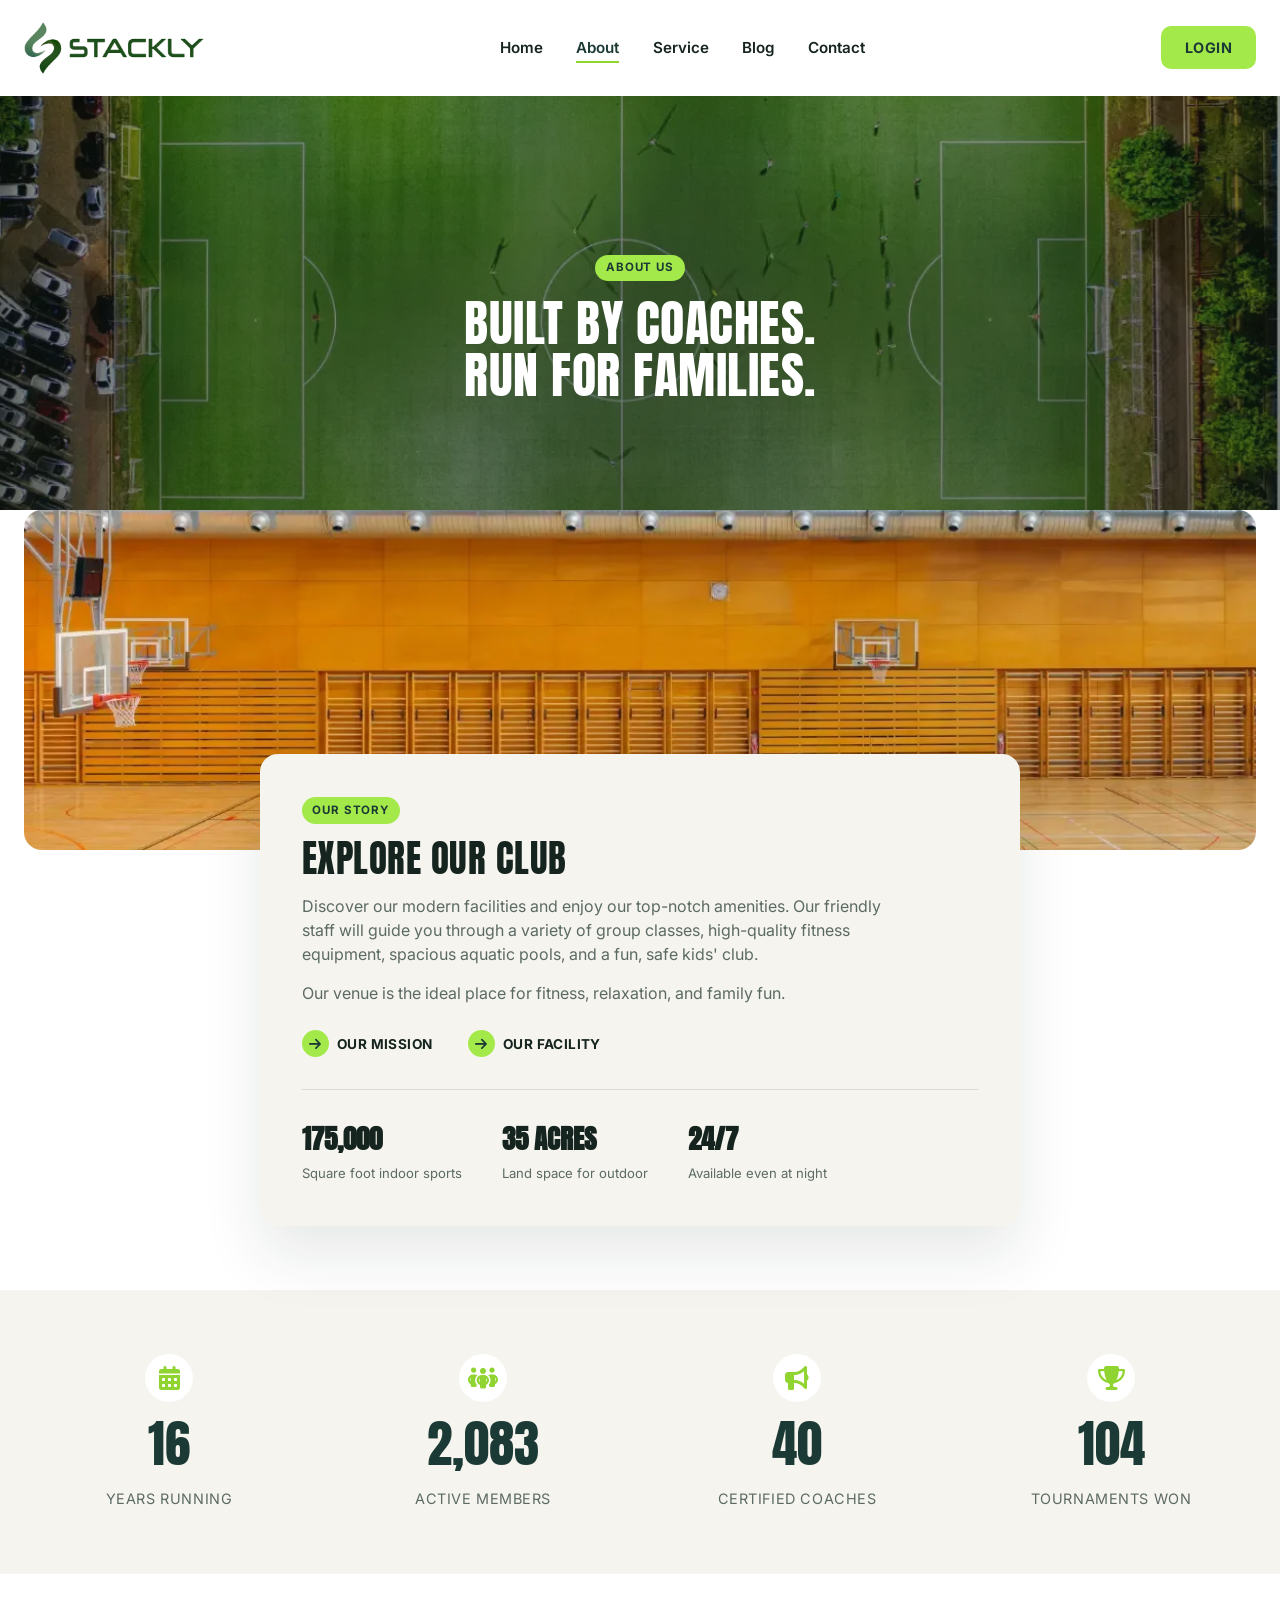
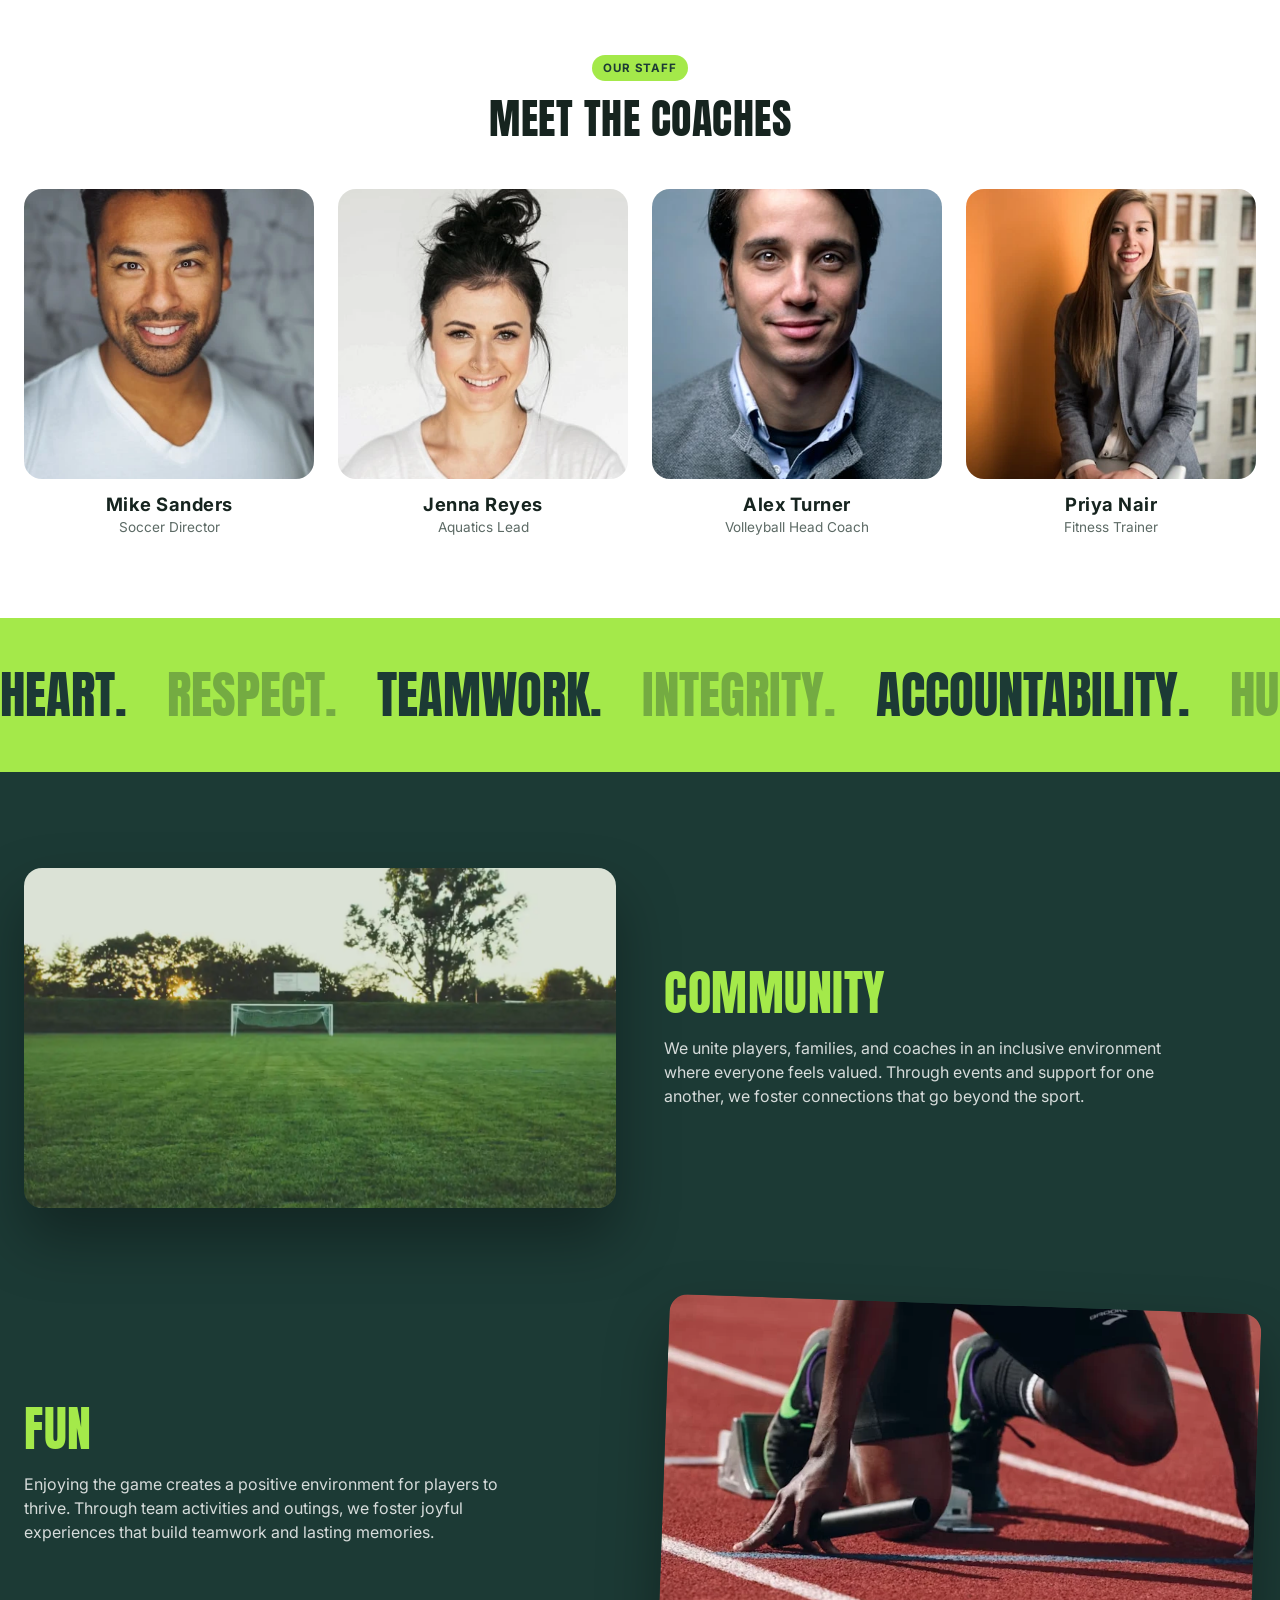
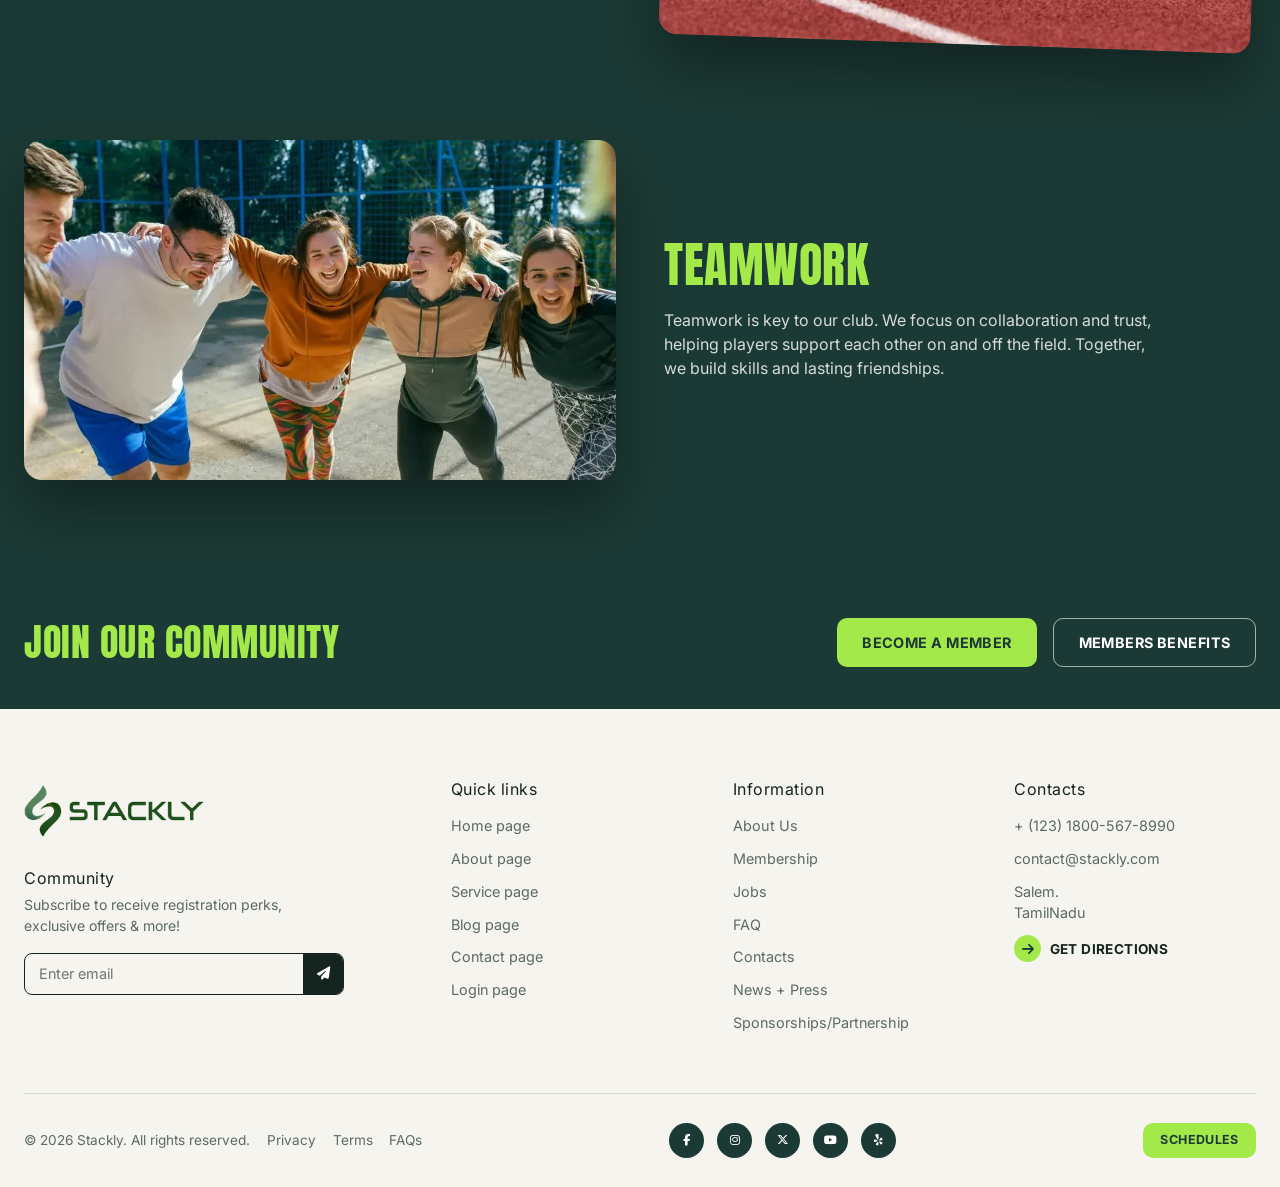
==== commit aa0868c0: "today final commit" ====
--- a/about.html
+++ b/about.html
@@ -121,22 +121,22 @@
   </div>
   <div class="coaches-grid">
     <article class="coach-card reveal" data-reveal>
-      <img src="https://images.unsplash.com/photo-1607346256330-dee7af15f7c5?q=80&w=600&auto=format&fit=crop" alt="Coach Mike, soccer director" data-fallback-icon="fa-futbol">
+      <img src="./persons/image7-compressed.webp" alt="Coach Mike, soccer director" data-fallback-icon="fa-futbol">
       <h3>Mike Sanders</h3>
       <span>Soccer Director</span>
     </article>
     <article class="coach-card reveal" data-reveal>
-      <img src="https://images.unsplash.com/photo-1544005313-94ddf0286df2?q=80&w=600&auto=format&fit=crop" alt="Coach Jenna, aquatics lead" data-fallback-icon="fa-person-swimming">
+      <img src="./persons/image8-compressed.webp" alt="Coach Jenna, aquatics lead" data-fallback-icon="fa-person-swimming">
       <h3>Jenna Reyes</h3>
       <span>Aquatics Lead</span>
     </article>
     <article class="coach-card reveal" data-reveal>
-      <img src="https://images.unsplash.com/photo-1500648767791-00dcc994a43e?q=80&w=600&auto=format&fit=crop" alt="Coach Alex, volleyball head" data-fallback-icon="fa-volleyball">
+      <img src="./persons/image9-compressed.webp" alt="Coach Alex, volleyball head" data-fallback-icon="fa-volleyball">
       <h3>Alex Turner</h3>
       <span>Volleyball Head Coach</span>
     </article>
     <article class="coach-card reveal" data-reveal>
-      <img src="https://images.unsplash.com/photo-1487412720507-e7ab37603c6f?q=80&w=600&auto=format&fit=crop" alt="Coach Priya, fitness trainer" data-fallback-icon="fa-dumbbell">
+      <img src="./persons/image10-compressed.webp" alt="Coach Priya, fitness trainer" data-fallback-icon="fa-dumbbell">
       <h3>Priya Nair</h3>
       <span>Fitness Trainer</span>
     </article>
